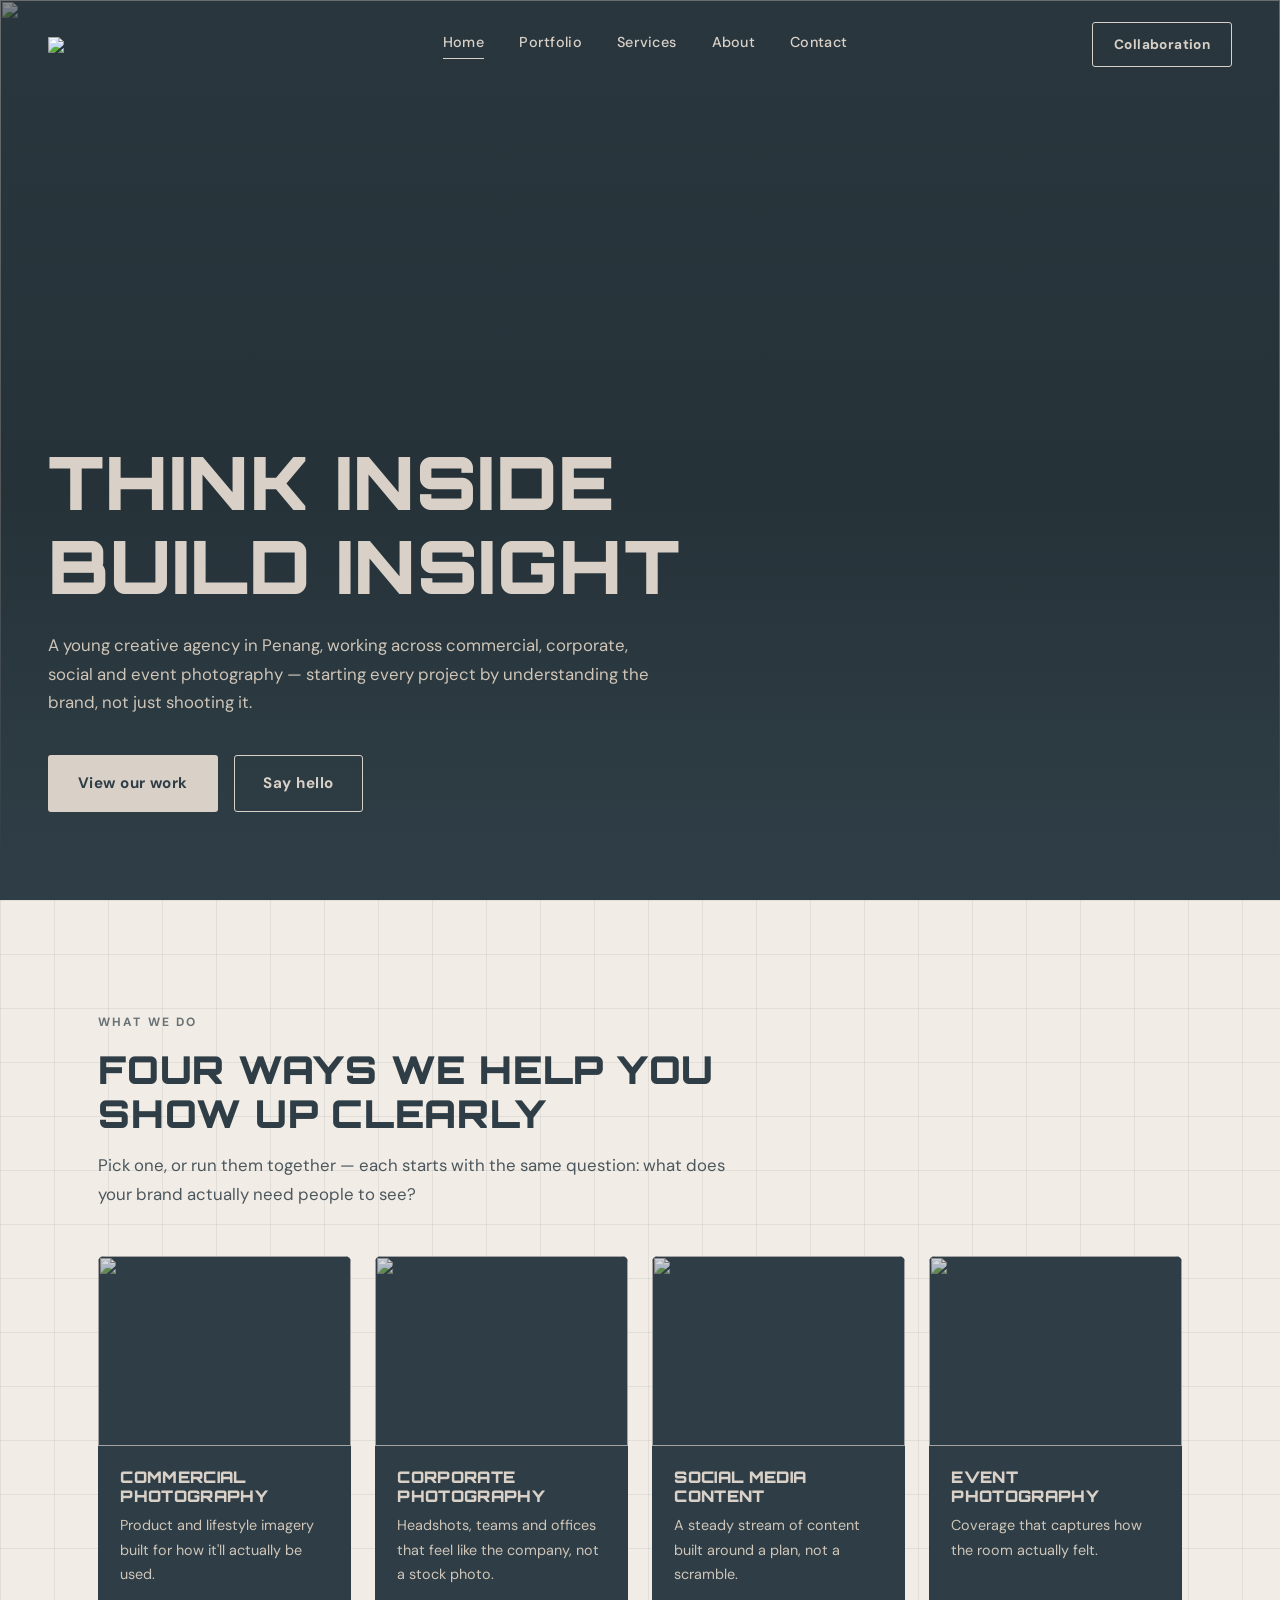
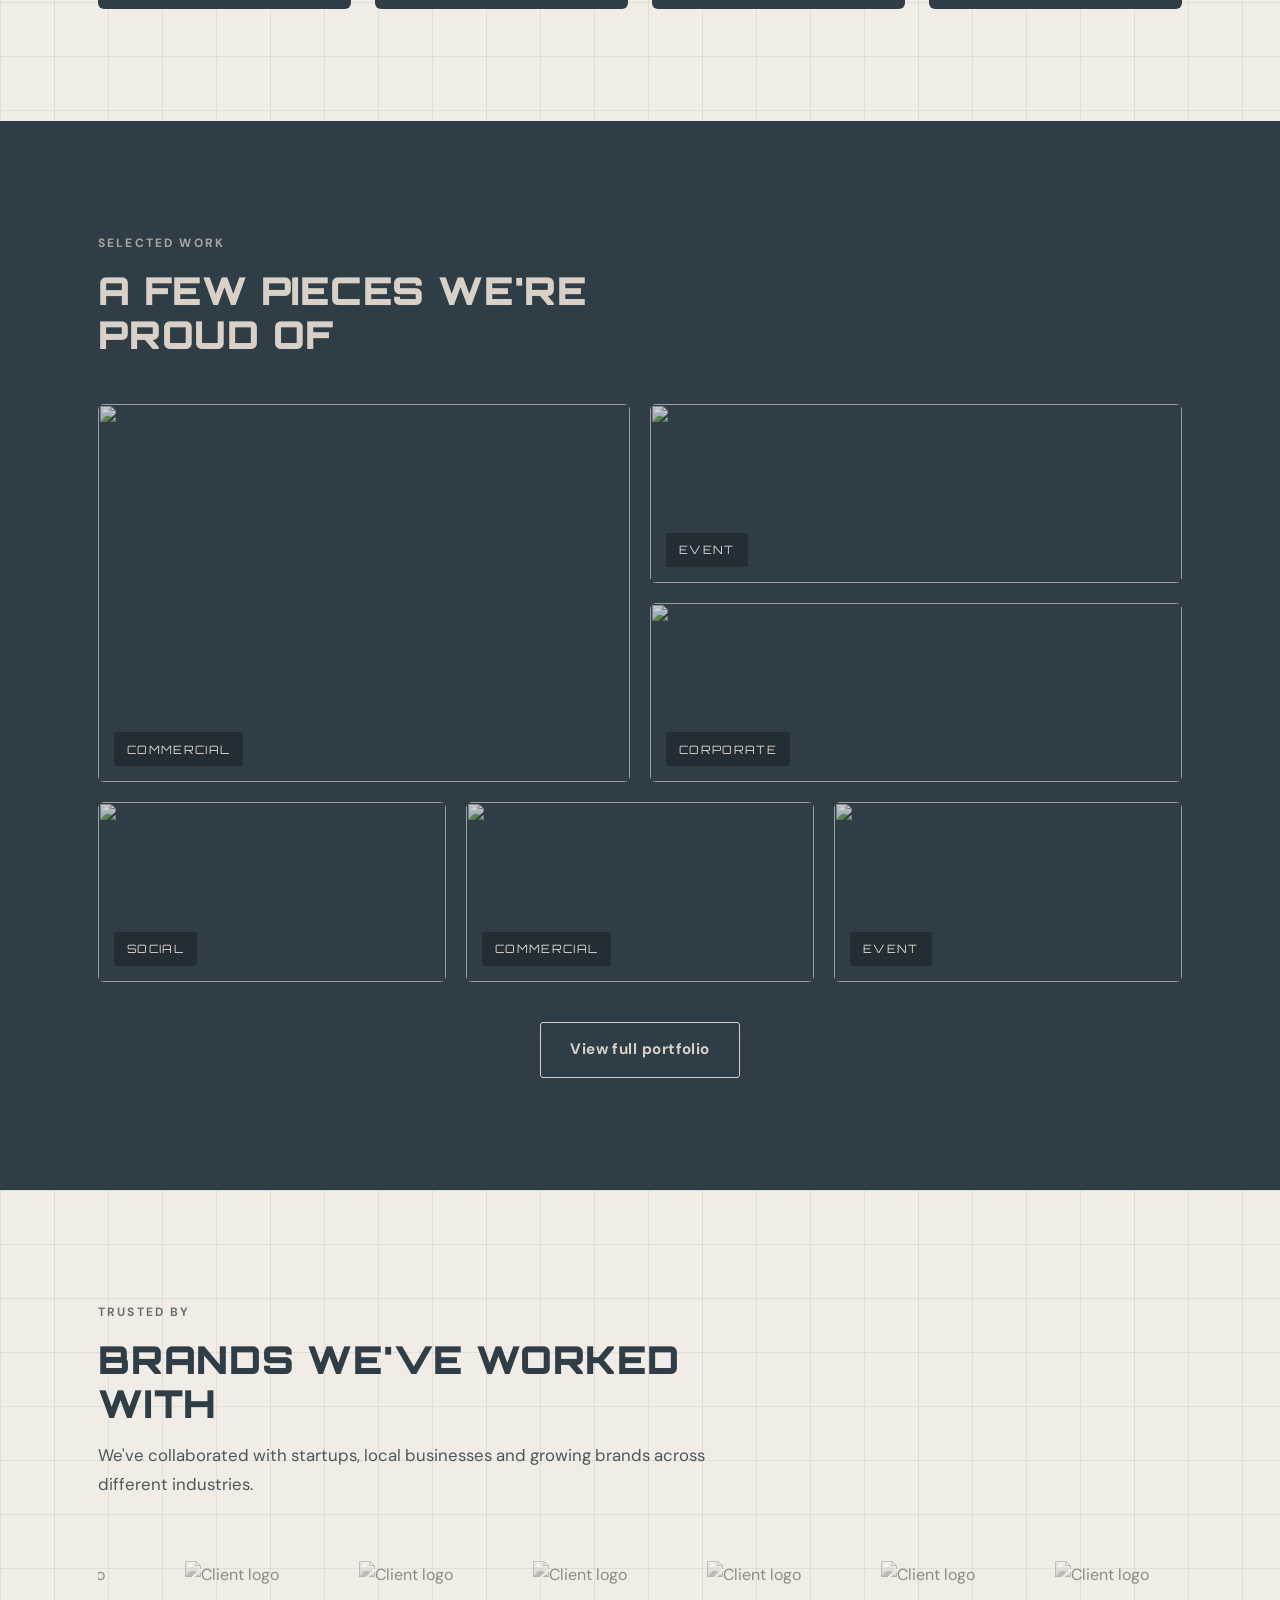
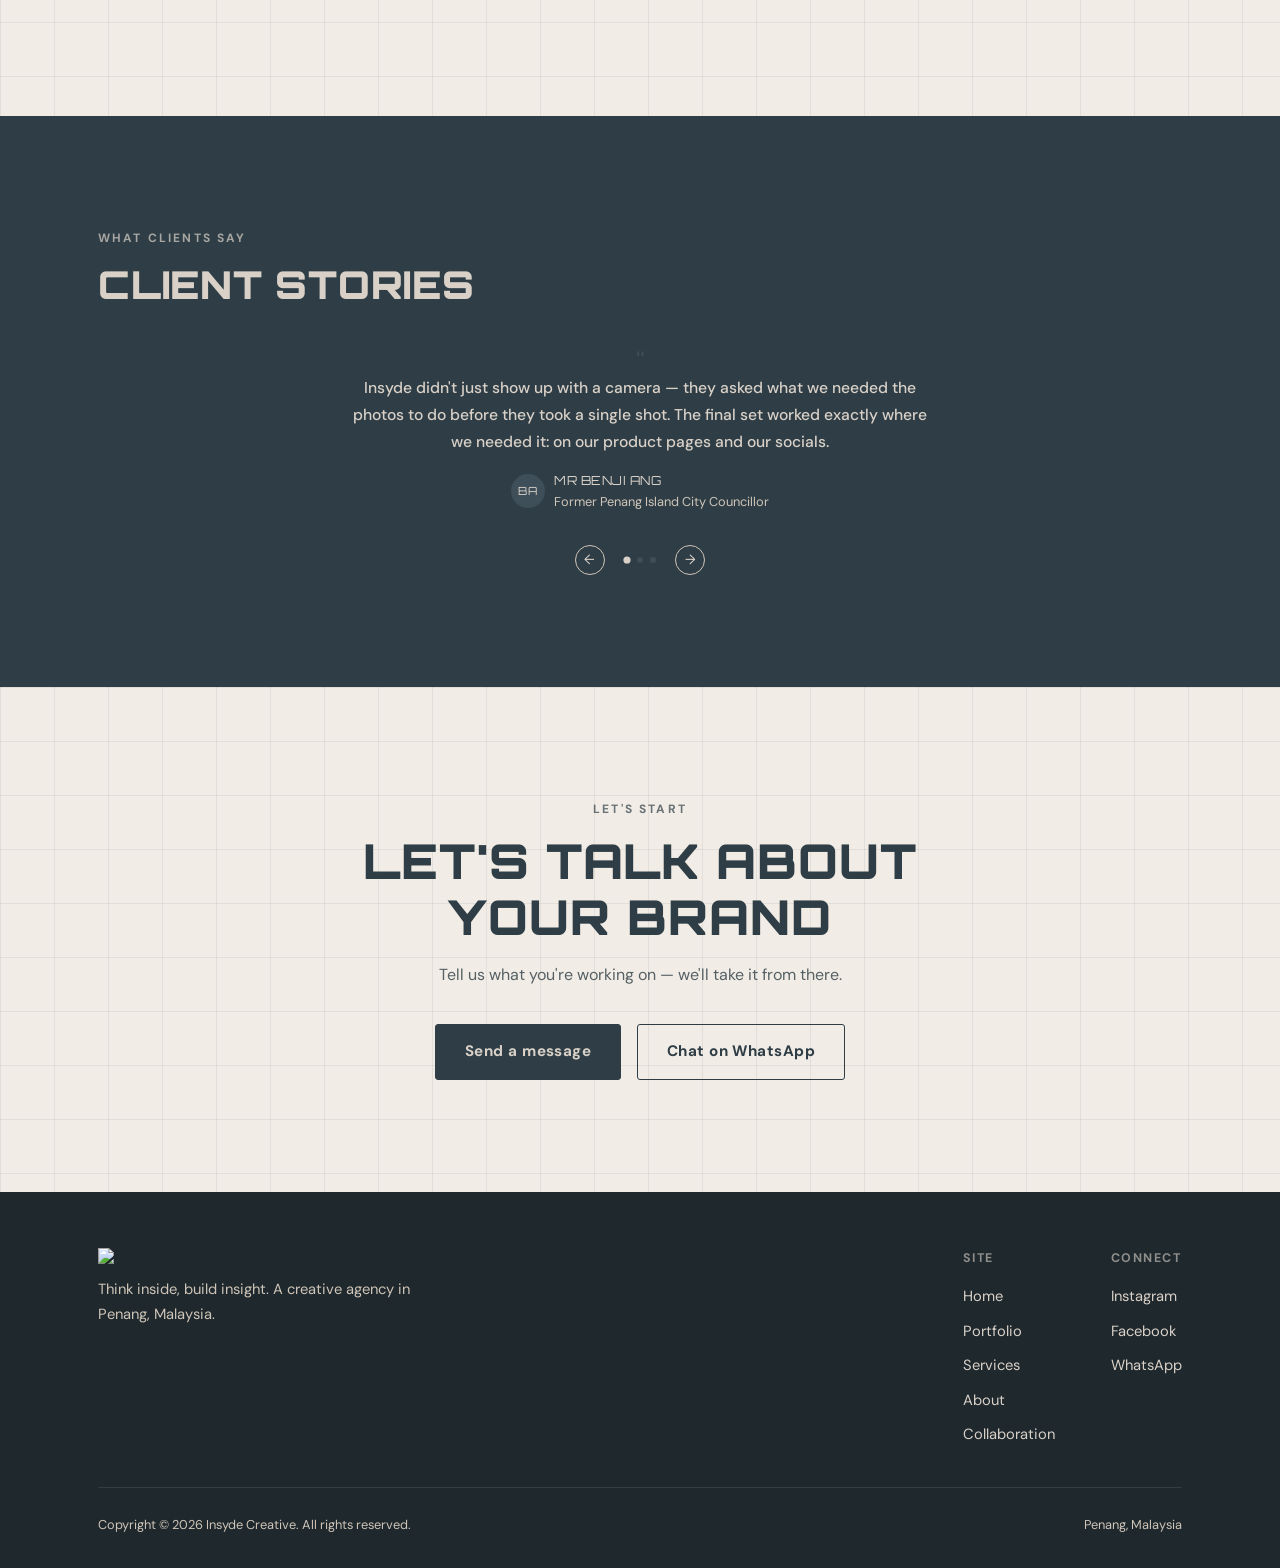
==== index.html @ b2744a85 "Update and rename Index.html to index.html" ====
<!DOCTYPE html>
<html lang="en">
<head>
<meta charset="UTF-8">
<meta name="viewport" content="width=device-width, initial-scale=1.0">
<title>Insyde Creative — Think inside, build insight.</title>
<link rel="icon" type="image/png" href="Img/Insyde Primary.png">
<link rel="preconnect" href="https://fonts.googleapis.com">
<link rel="preconnect" href="https://fonts.gstatic.com" crossorigin>
<link href="https://fonts.googleapis.com/css2?family=Orbitron:wght@700;900&family=DM+Sans:wght@400;500;700&display=swap" rel="stylesheet">
<link rel="stylesheet" href="Insyde Css.css">
</head>
<body class="page-home">

<nav class="nav" id="nav">
  <a href="index.html" class="nav__logo"><img src="Img/Insyde Logo.png"> </a>
  <div class="nav__links">
    <a href="index.html" class="is-current">Home</a>
    <a href="Insyde Portfolio.html">Portfolio</a>
    <a href="Insyde Service.html">Services</a>
    <a href="Insyde About.html">About</a>
    <a href="Insyde Contact.html">Contact</a>
  </div>
  <div class="nav__cta">
    <a href="Insyde Collaboration.html" class="btn btn--outline" style="padding:0.6rem 1.3rem; font-size:0.85rem;">Collaboration</a>
    <button class="nav__toggle" id="navToggle" aria-label="Toggle menu">
      <span></span><span></span><span></span>
    </button>
  </div>
</nav>

<div class="mobile-menu" id="mobileMenu">
  <a href="index.html">Home</a>
  <a href="Insyde Portfolio.html">Portfolio</a>
  <a href="Insyde Service.html">Services</a>
  <a href="Insyde About.html">About</a>
  <a href="Insyde Contact.html">Contact</a>
  <a href="Insyde Collaboration.html">Collaboration</a>
</div>

<!-- ============ HERO ============ -->
<header class="hero" id="home">
  <div class="hero__media">
    <img src="https://picsum.photos/seed/insyde-hero/1600/1000" alt="">
  </div>
  <div class="hero__wash"></div>
  <div class="hero__scanline"></div>
  <div class="hero__content">
    <h1 class="hero__tagline">Think inside<br>build insight</h1>
    <p class="hero__sub">A young creative agency in Penang, working across commercial, corporate, social and event photography — starting every project by understanding the brand, not just shooting it.</p>
    <div class="hero__actions">
      <a href="#portfolio" class="btn btn--solid">View our work</a>
      <a href="#contact" class="btn btn--outline">Say hello</a>
    </div>
  </div>
</header>

<!-- ============ SERVICES ============ -->
<section class="section section--light" id="services">
  <div class="grid-texture"></div>
  <div class="wrap">
    <div class="section-head reveal">
      <span class="eyebrow">What we do</span>
      <h2>Four ways we help you show up clearly</h2>
      <p>Pick one, or run them together — each starts with the same question: what does your brand actually need people to see?</p>
    </div>
    <div class="services">
      <div class="service-card reveal">
        <div class="service-card__img"><img src="https://picsum.photos/seed/insyde-commercial/500/375" alt=""></div>
        <div class="service-card__body">
          <h3>Commercial photography</h3>
          <p>Product and lifestyle imagery built for how it'll actually be used.</p>
        </div>
      </div>
      <div class="service-card reveal">
        <div class="service-card__img"><img src="https://picsum.photos/seed/insyde-corporate/500/375" alt=""></div>
        <div class="service-card__body">
          <h3>Corporate photography</h3>
          <p>Headshots, teams and offices that feel like the company, not a stock photo.</p>
        </div>
      </div>
      <div class="service-card reveal">
        <div class="service-card__img"><img src="https://picsum.photos/seed/insyde-social/500/375" alt=""></div>
        <div class="service-card__body">
          <h3>Social media content</h3>
          <p>A steady stream of content built around a plan, not a scramble.</p>
        </div>
      </div>
      <div class="service-card reveal">
        <div class="service-card__img"><img src="https://picsum.photos/seed/insyde-event/500/375" alt=""></div>
        <div class="service-card__body">
          <h3>Event photography</h3>
          <p>Coverage that captures how the room actually felt.</p>
        </div>
      </div>
    </div>
  </div>
</section>

<!-- ============ FEATURED WORK ============ -->
<section class="section" id="portfolio">
  <div class="grid-texture"></div>
  <div class="wrap">
    <div class="section-head reveal">
      <span class="eyebrow">Selected work</span>
      <h2>A few pieces we're proud of</h2>
    </div>
    <div class="featured">
      <div class="feat-item feat-1 reveal"><img src="https://picsum.photos/seed/insyde-feat1/900/900" alt=""><span>Commercial</span></div>
      <div class="feat-item feat-2 reveal"><img src="https://picsum.photos/seed/insyde-feat2/600/300" alt=""><span>Event</span></div>
      <div class="feat-item feat-3 reveal"><img src="https://picsum.photos/seed/insyde-feat3/600/300" alt=""><span>Corporate</span></div>
      <div class="feat-item feat-4 reveal"><img src="https://picsum.photos/seed/insyde-feat4/400/300" alt=""><span>Social</span></div>
      <div class="feat-item feat-5 reveal"><img src="https://picsum.photos/seed/insyde-feat5/400/300" alt=""><span>Commercial</span></div>
      <div class="feat-item feat-6 reveal"><img src="https://picsum.photos/seed/insyde-feat6/400/300" alt=""><span>Event</span></div>
    </div>
    <div class="featured-more reveal">
      <a href="#portfolio" class="btn btn--outline">View full portfolio</a>
    </div>
  </div>
</section>

<!-- ============ CLIENTS ============ -->

<section class="section section--light">

<div class="grid-texture"></div>

<div class="wrap">

<div class="section-head reveal">

<span class="eyebrow">
Trusted by
</span>

<h2>
Brands we've worked with
</h2>

<p>
We've collaborated with startups, local businesses and growing brands across different industries.
</p>

</div>

<div class="client-carousel" id="clientCarousel">
  <div class="client-track" id="clientTrack">
<img src="Img/Hertrade.png" alt="Client logo">
<img src="Img/Kopi Hutan.png" alt="Client logo">
<img src="Img/Sim Education.png" alt="Client logo">
<img src="Img/PDC.png" alt="Client logo">
<img src="Img/Dmonte.png" alt="Client logo">
<img src="Img/PYT.png" alt="Client logo">
<img src="Img/SBK logo.png" alt="Client logo">
<img src="Img/GBBM 50.png" alt="Client logo">
<img src="Img/Tanjung 40.png" alt="Client logo">
<img src="Img/Seraphine Botanicals.png" alt="Client logo">

<!-- duplicated set so the track loops seamlessly -->
<img src="Img/Hertrade.png" alt="Client logo" aria-hidden="true">
<img src="Img/Kopi Hutan.png" alt="Client logo" aria-hidden="true">
<img src="Img/Sim Education.png" alt="Client logo" aria-hidden="true">
<img src="Img/PDC.png" alt="Client logo" aria-hidden="true">
<img src="Img/Dmonte.png" alt="Client logo" aria-hidden="true">
<img src="Img/PYT.png" alt="Client logo" aria-hidden="true">
<img src="Img/SBK logo.png" alt="Client logo" aria-hidden="true">
<img src="Img/GBBM 50.png" alt="Client logo" aria-hidden="true">
<img src="Img/Tanjung 40.png" alt="Client logo" aria-hidden="true">
<img src="Img/Seraphine Botanicals.png" alt="Client logo" aria-hidden="true">
</div>
</div>

</div>

</section>

<!-- ============ TESTIMONIALS (empty state) ============ -->
<section class="section">
  <div class="grid-texture"></div>
  <div class="wrap">
    <div class="section-head reveal" style="margin-bottom:2.5rem;">
      <span class="eyebrow">What clients say</span>
      <h2>Client stories</h2>
    </div>
    <div class="testimonials reveal">
      <div class="testimonial-viewport">
        <div class="testimonial-track" id="testimonialTrack">

          <div class="testimonial-slide">
            <span class="quote-mark">“</span>
            <blockquote>Insyde didn't just show up with a camera — they asked what we needed the photos to do before they took a single shot. The final set worked exactly where we needed it: on our product pages and our socials.</blockquote>
            <div class="author">
              <div class="testimonial-avatar">BA</div>
              <div class="author__text">
                <div class="author__name">mr Benji Ang</div>
                <div class="author__role">Former Penang Island City Councillor</div>
              </div>
            </div>
          </div>

          <div class="testimonial-slide">
            <span class="quote-mark">“</span>
            <blockquote>Easy to brief, easy to work with, and the turnaround was faster than we expected. Our team headshots finally look like they belong to the same company.</blockquote>
            <div class="author">
              <div class="testimonial-avatar">TLH</div>
              <div class="author__text">
                <div class="author__name">YB Teh Lai Heng</div>
                <div class="author__role">Former POLSEC to Penang State CM & ADUN KOMTAR</div>
              </div>
            </div>
          </div>

          <div class="testimonial-slide">
            <span class="quote-mark">“</span>
            <blockquote>They covered our launch event and somehow caught the exact moments we'd have wanted to remember, without ever getting in the way of the room.</blockquote>
            <div class="author">
              <div class="testimonial-avatar">LHY</div>
              <div class="author__text">
                <div class="author__name">YB Lim Hui Ying</div>
                <div class="author__role">Deputy Minister of Finance & MP Tanjong</div>
              </div>
            </div>
          </div>

        </div>
      </div>
      <div class="testimonial-controls">
        <button class="testimonial-arrow" id="testimonialPrev" aria-label="Previous story">&#8592;</button>
        <div class="testimonial-dots" id="testimonialDots"></div>
        <button class="testimonial-arrow" id="testimonialNext" aria-label="Next story">&#8594;</button>
      </div>
    </div>
  </div>
</section>

<!-- ============ CTA ============ -->
<section class="section section--light cta-band" id="about">
  <div class="grid-texture"></div>
  <div class="wrap reveal">
    <span class="eyebrow">Let's start</span>
    <h2>Let's talk about your brand</h2>
    <p>Tell us what you're working on — we'll take it from there.</p>
    <div class="btn-row">
      <a href="#contact" class="btn btn--solid">Send a message</a>
      <a href="#" class="btn btn--outline">Chat on WhatsApp</a>
    </div>
  </div>
</section>

<!-- ============ FOOTER ============ -->
<footer class="footer" id="contact">
  <div class="wrap">
    <div class="footer__top">
      <div class="footer__brand">
        <a href="#" class="nav__logo"><img src="Img/Insyde Logo.png"> </a>
        <p>Think inside, build insight. A creative agency in Penang, Malaysia.</p>
      </div>
      <div class="footer__cols">
        <div class="footer__col">
          <h4>Site</h4>
          <ul>
            <li><a href="index.html">Home</a></li>
            <li><a href="Insyde Portfolio.html">Portfolio</a></li>
            <li><a href="Insyde Service.html">Services</a></li>
            <li><a href="Insyde About.html">About</a></li>
            <li><a href="Insyde Collaboration.html">Collaboration</a></li>
          </ul>
        </div>
        <div class="footer__col">
          <h4>Connect</h4>
          <ul>
            <li><a href="#">Instagram</a></li>
            <li><a href="#">Facebook</a></li>
            <li><a href="#">WhatsApp</a></li>
          </ul>
        </div>
      </div>
    </div>
    <div class="footer__bottom">
      <span>Copyright © 2026 Insyde Creative. All rights reserved.</span>
      <span>Penang, Malaysia</span>
    </div>
  </div>
</footer>

<script>
  // ==========================================
  // 1. 导航栏滚动变色 (Nav Background)
  // ==========================================
  const nav = document.getElementById('nav');
  window.addEventListener('scroll', () => {
    nav.classList.toggle('is-scrolled', window.scrollY > 40);
  });

  // ==========================================
  // 2. 手机端汉堡菜单 (Mobile Menu Toggle)
  // ==========================================
  const toggle = document.getElementById('navToggle');
  const menu = document.getElementById('mobileMenu');
  toggle.addEventListener('click', () => menu.classList.toggle('is-open'));
  menu.querySelectorAll('a').forEach(a => a.addEventListener('click', () => menu.classList.remove('is-open')));

  // ==========================================
  // 3. 客户好评轮播 (Testimonial Carousel)
  // ==========================================
  (function(){
    const track = document.getElementById('testimonialTrack');
    const dotsWrap = document.getElementById('testimonialDots');
    const prevBtn = document.getElementById('testimonialPrev');
    const nextBtn = document.getElementById('testimonialNext');
    if(!track) return;

    const slides = Array.from(track.children);
    let index = 0;
    let autoplayTimer;

    slides.forEach((_, i) => {
      const dot = document.createElement('button');
      dot.className = 'testimonial-dot' + (i === 0 ? ' is-active' : '');
      dot.setAttribute('aria-label', 'Go to story ' + (i + 1));
      dot.addEventListener('click', () => goTo(i));
      dotsWrap.appendChild(dot);
    });
    const dots = Array.from(dotsWrap.children);

    function goTo(i){
      index = (i + slides.length) % slides.length;
      track.style.transform = `translateX(-${index * 100}%)`;
      dots.forEach((d, di) => d.classList.toggle('is-active', di === index));
      resetAutoplay();
    }

    function startAutoplay(){
      autoplayTimer = setInterval(() => goTo(index + 1), 6000);
    }
    function resetAutoplay(){
      clearInterval(autoplayTimer);
      startAutoplay();
    }

    prevBtn.addEventListener('click', () => goTo(index - 1));
    nextBtn.addEventListener('click', () => goTo(index + 1));

    // 手机滑动好评
    let touchStartX = 0;
    track.addEventListener('touchstart', e => { touchStartX = e.touches[0].clientX; }, { passive:true });
    track.addEventListener('touchend', e => {
      const dx = e.changedTouches[0].clientX - touchStartX;
      if (Math.abs(dx) > 40) goTo(dx > 0 ? index - 1 : index + 1);
    }, { passive:true });

    startAutoplay();
  })();

  // ==========================================
  // 4. 客户 Logo 墙无限滚动与拖拽 (Client Carousel)
  // ==========================================
  (function(){
    const slider = document.getElementById('clientCarousel');
    const track = document.getElementById('clientTrack');
    if(!slider || !track) return;

    const items = track.innerHTML;
    track.innerHTML = items + items;

    let isDown = false;
    let startX;
    let currentX = 0;
    let animationId;

    function checkBoundary() {
      const halfWidth = track.scrollWidth / 2;
      if (currentX <= -halfWidth) {
        currentX += halfWidth;
        startX -= halfWidth;
      } else if (currentX > 0) {
        currentX -= halfWidth;
        startX += halfWidth; 
      }
    }

    function autoScroll() {
      if(!isDown) {
        currentX -= 1;
        checkBoundary();
        track.style.transform = `translateX(${currentX}px)`;
      }
      animationId = requestAnimationFrame(autoScroll);
    }

    setTimeout(() => {
      animationId = requestAnimationFrame(autoScroll);
    }, 100);

    // 电脑端鼠标
    slider.addEventListener('mousedown', (e) => {
      isDown = true;
      slider.style.cursor = 'grabbing';
      slider.classList.add('is-dragging'); 
      startX = e.pageX - currentX; 
    });

    slider.addEventListener('mouseleave', () => {
      isDown = false;
      slider.style.cursor = 'grab';
      slider.classList.remove('is-dragging'); 
    });

    slider.addEventListener('mouseup', () => {
      isDown = false;
      slider.style.cursor = 'grab';
      slider.classList.remove('is-dragging'); 
    });

    slider.addEventListener('mousemove', (e) => {
      if(!isDown) return;
      e.preventDefault();
      currentX = (e.pageX - startX) * 1.5; 
      checkBoundary(); 
      track.style.transform = `translateX(${currentX}px)`;
    });

    // 手机端触屏
    slider.addEventListener('touchstart', (e) => {
      isDown = true;
      slider.classList.add('is-dragging'); 
      startX = e.touches[0].pageX - currentX;
    }, { passive: true });

    slider.addEventListener('touchend', () => {
      isDown = false;
      slider.classList.remove('is-dragging'); 
    });

    slider.addEventListener('touchmove', (e) => {
      if(!isDown) return;
      e.preventDefault();
      const touchX = e.touches[0].pageX;
      currentX = (touchX - startX) * 1; 
      checkBoundary();
      track.style.transform = `translateX(${currentX}px)`;
    }, { passive: false }); 
  })();

  // ==========================================
  // 5. 元素滚动浮现动画 (Scroll Reveal)
  // ==========================================
  const revealEls = document.querySelectorAll('.reveal');
  const io = new IntersectionObserver((entries) => {
    entries.forEach(e => { if (e.isIntersecting) e.target.classList.add('in-view'); });
  }, { threshold: 0.15 });
  revealEls.forEach(el => io.observe(el));

</script>

</body>
</html>
---- Insyde Css.css ----
/* ==========================================================================
   1. DESIGN TOKENS & GLOBAL RESET (全局变量与基础设置)
   ========================================================================== */
:root{
  --primary:#2F3E46;
  --primary-deep:#1E282D;
  --primary-soft:#3E4F59;
  --secondary:#D9D1C8;
  --secondary-soft:#F1ECE5;
  --secondary-dim:#CFC5B8;
  --primary-dim: rgba(47,62,70,0.55);
  --grid-line: rgba(217,209,200,0.14);
  --grid-line-dark: rgba(47,62,70,0.16);
  --grid-line-light: rgba(47,62,70,0.08);
  --ff-display:'Orbitron', sans-serif;
  --ff-body:'DM Sans', sans-serif;
  --container: 1180px;
  --pad: clamp(1.25rem, 4vw, 3rem);
}

*{ box-sizing:border-box; margin:0; padding:0; }
html{ scroll-behavior:smooth; overflow-y: scroll;}
body{
  font-family: var(--ff-body);
  color: var(--secondary);
  background: var(--primary); /* 默认深色背景 */
  line-height:1.7;
  -webkit-font-smoothing:antialiased;
  overflow-x:hidden;
}
img{ display:block; max-width:100%; }
a{ color:inherit; text-decoration:none; }
ul{ list-style:none; }
button{ font-family:inherit; cursor:pointer; }

h1, h2, h3{
  font-family: var(--ff-display);
  font-weight:900;
  text-transform:uppercase;
  letter-spacing:0.02em;
  line-height:1.15;
}

/* ==========================================================================
   2. SHARED LAYOUT & UTILITIES (共用布局与工具类)
   ========================================================================== */
.wrap{
  max-width:var(--container); margin:0 auto; padding:0 var(--pad); position:relative; z-index:1;
}
.eyebrow{
  font-family: var(--ff-body); font-weight:700; font-size:0.75rem;
  letter-spacing:0.18em; text-transform:uppercase; opacity:0.7;
  display:block; margin-bottom:0.9rem;
}
.section{ padding: clamp(4rem,10vw,7rem) 0; position:relative; }
.section--light{ background:var(--secondary-soft); color:var(--primary); }
.section--deep{ background:var(--primary-deep); }

.grid-texture{
  position:absolute; inset:0; pointer-events:none; z-index:0;
  background-image:
    linear-gradient(var(--gline, var(--grid-line-dark)) 1px, transparent 1px),
    linear-gradient(90deg, var(--gline, var(--grid-line-dark)) 1px, transparent 1px);
  background-size: 6vmin 6vmin;
}
.section{ --gline: var(--grid-line-dark); }
.section--light{ --gline: rgba(47,62,70,0.08); }

/* Reveal on scroll */
.reveal{ opacity:0; transform:translateY(24px); transition:opacity .7s ease, transform .7s ease; }
.reveal.in-view{ opacity:1; transform:none; }
@media (prefers-reduced-motion: reduce){ .reveal{ opacity:1; transform:none; transition:none; } }

/* ==========================================================================
   3. SHARED COMPONENTS (共用组件: Button, Nav, Hero Base, Footer)
   ========================================================================== */
/* ---------- Buttons ---------- */
.btn{
  display:inline-flex; align-items:center; justify-content:center; gap:0.6rem;
  padding:0.9rem 1.8rem; font-weight:700; font-size:0.95rem;
  letter-spacing:0.03em; border-radius:3px; border:1px solid transparent;
  transition: transform .25s ease, background .25s ease, color .25s ease, border-color .25s ease;
}
.btn--solid{ background:var(--secondary); color:var(--primary); }
.btn--solid:hover{ background:#fff; transform:translateY(-2px); }
.btn--outline{ border-color:var(--secondary); color:var(--secondary); }
.btn--outline:hover{ background:var(--secondary); color:var(--primary); transform:translateY(-2px); }

/* Primary specific buttons (from Portfolio/Contact) */
.btn--primary{ background:var(--primary); color:var(--secondary); border:1px solid var(--primary); }
.btn--primary:hover{ background:var(--primary-deep); border-color:var(--primary-deep); transform:translateY(-2px); }
.btn--primary-outline{ border-color:var(--primary); color:var(--primary); }
.btn--primary-outline:hover{ background:var(--primary); color:var(--secondary); transform:translateY(-2px); }

/* Light Section Button Overrides */
.section--light .btn--outline{ border-color:var(--primary); color:var(--primary); }
.section--light .btn--outline:hover{ background:var(--primary); color:var(--secondary); }
.section--light .btn--solid{ background:var(--primary); color:var(--secondary); border:1px solid var(--primary); }
.section--light .btn--solid:hover{ background:var(--primary); color:var(--secondary); transform:translateY(-2px); }

/* ---------- Nav ---------- */
.nav{
  position:fixed; top:0; left:0; right:0; z-index:100; padding:1.4rem var(--pad);
  display:flex; align-items:center; justify-content:space-between;
  background:transparent; transition: background .3s ease, padding .3s ease, box-shadow .3s ease; color: var(--secondary);
}
.nav.is-scrolled{ background:rgba(30,40,45,0.92); backdrop-filter:blur(6px); padding:0.9rem var(--pad); box-shadow:0 1px 0 rgba(217,209,200,0.1); }
.nav__logo{ width: 150px; height: auto; display: flex;}
.nav__links{ display:flex; gap:2.2rem; font-size:0.9rem; font-weight:500; letter-spacing:0.02em; }
.nav__links a{ position:relative; padding-bottom:4px; }
.nav__links a::after{
  content:''; position:absolute; left:0; bottom:0; width:0; height:1px; background:var(--secondary);
  transition:width .25s ease;
}
.nav__links a:hover::after, .nav__links a.is-current::after{ width:100%; }
.nav__cta{ display:flex; align-items:center; gap:1.6rem; }
.nav__toggle{ display:none; flex-direction:column; gap:5px; background:none; border:0; padding:6px; }
.nav__toggle span{ width:22px; height:2px; background:var(--secondary); transition:transform .25s ease, opacity .25s ease; }

.mobile-menu{
  position:fixed; inset:0; background:var(--primary-deep); z-index:99;
  display:flex; flex-direction:column; align-items:center; justify-content:center; gap:2rem;
  transform:translateY(-100%); transition:transform .35s ease; font-family:var(--ff-display); font-size:1.4rem; color: var(--secondary);
}
.mobile-menu.is-open{ transform:translateY(0); }

/* ---------- Common Hero Base ---------- */
.hero{
  position:relative; height: 100vh; display:flex; align-items:flex-end; overflow:hidden;
}
/* 主页的 Hero 高度特殊处理，其他页面默认 100vh */
.hero__media{ position:absolute; inset:0; z-index:0; }
.hero__media img{ width:100%; height:100%; object-fit:cover; filter:grayscale(0.35) contrast(1.05) brightness(0.75); }
.hero__wash{
  position:absolute; inset:0; z-index:1;
  background: linear-gradient(180deg, rgba(30,40,45,0.35) 0%, rgba(30,40,45,0.55) 55%, var(--primary) 96%);
}
.hero__scanline{
  position:absolute; top:0; left:-30%; width:30%; height:100%; z-index:1;
  background:linear-gradient(90deg, transparent, rgba(217,209,200,0.10), transparent);
  animation: scan 5.5s ease-in-out infinite;
}
.hero__content{ position:relative; z-index:2; padding:0 var(--pad) clamp(3rem,8vw,5.5rem); width:100%; }
.hero__tagline{ font-size:clamp(2.3rem,6.2vw,4.6rem); max-width:18ch; animation:heroText 1.2s ease forwards; }
.page-home .hero__tagline { max-width:14ch; }
.hero__sub{ margin-top:1.4rem; max-width:52ch; font-size:1.05rem; color:var(--secondary-dim); opacity:0; animation:fadeUp .8s .4s forwards;}

/* Global Keyframes */
@keyframes scan{ 0%{ left:-30%; } 55%{ left:110%; } 100%{ left:110%; } }
@keyframes heroText{ 0%{ opacity:0; transform:translateY(50px); } 100%{ opacity:1; transform:none; } }
@keyframes fadeUp{ from{ opacity:0; transform:translateY(30px); } to{ opacity:1; transform:none; } }
@media (prefers-reduced-motion: reduce){ .hero__scanline{ animation:none; display:none; } }

/* ---------- Footer ---------- */
.footer{ background:var(--primary-deep); padding:3.5rem 0 2rem; color: var(--secondary); }
.footer__top{ display:flex; flex-wrap:wrap; gap:2.5rem; justify-content:space-between; padding-bottom:2.5rem; border-bottom:1px solid rgba(217,209,200,0.12); }
.footer__brand{ max-width:32ch; }
.footer__brand .nav__logo{ display:block; margin-bottom:0.8rem; }
.footer__brand p{ color:var(--secondary-dim); font-size:0.92rem; }
.footer__cols{ display:flex; gap:3.5rem; flex-wrap:wrap; }
.footer__col h4{ font-size:0.78rem; letter-spacing:0.12em; text-transform:uppercase; opacity:0.6; margin-bottom:0.9rem; }
.footer__col ul{ display:flex; flex-direction:column; gap:0.6rem; font-size:0.92rem; }
.footer__col a:hover{ color:#fff; }
.footer__bottom{ padding-top:1.6rem; display:flex; justify-content:space-between; flex-wrap:wrap; gap:0.8rem; font-size:0.8rem; color:var(--secondary-dim); }


/* ==========================================================================
   4. GLOBAL RESPONSIVE (全局响应式设置，适用于所有页面的导航和页脚)
   ========================================================================== */
@media (max-width:960px){
  /* Nav & Footer 响应式 */
  .nav__links{ display:none; }
  .nav__toggle{ display:flex; }
  .footer__top{ flex-direction:column; }
}

@media(max-width:600px){
  /* 手机端统一 Nav 缩小 */
  .nav__cta .btn{ display:none; }
  .nav__logo{ width:120px; }
  
  /* 手机端统一 Hero 缩小 */
  .hero { height:520px; }
  .hero__content{ padding-bottom:2.5rem; }
  .hero__tagline{ max-width:18ch; font-size:2rem; }
  .hero__sub{ font-size:0.9rem; max-width:35ch; }
  .hero__media img{ object-position:center; }
  
  /* 手机端 Footer 列 */
  .footer__cols{ flex-direction:column; gap:2rem; }
}


/* ==========================================================================
   5. PAGE SPECIFIC STYLES (各页面专属样式)
   ========================================================================== */

/* -----------------------------------
   [ PAGE: HOME ]
   ----------------------------------- */
.hero__actions{ margin-top:2.4rem; display:flex; gap:1rem; flex-wrap:wrap; opacity:0; animation:fadeUp .8s .7s forwards; }

.section-head{ max-width:60ch; margin-bottom:3rem; }
.section-head h2{ font-size:clamp(1.7rem,3.6vw,2.4rem); }
.section-head p{ margin-top:1rem; font-size:1.05rem; opacity:0.85; }

.services{ display:grid; grid-template-columns:repeat(4,1fr); gap:1.5rem; position:relative; z-index:1; }
.service-card{ background:var(--primary); color:var(--secondary); border-radius:6px; overflow:hidden; transition:transform .3s ease; }
.service-card:hover{ transform:translateY(-6px); }
.service-card__img{ aspect-ratio:4/3; overflow:hidden; }
.service-card__img img{ width:100%; height:100%; object-fit:cover; filter:grayscale(0.4) brightness(0.85); transition:filter .3s ease; }
.service-card:hover .service-card__img img{ filter:grayscale(0.1) brightness(0.95); }
.service-card__body{ padding:1.4rem; }
.service-card__body h3{ font-size:1rem; letter-spacing:0.02em; }
.service-card__body p{ margin-top:0.5rem; font-size:0.9rem; color:var(--secondary-dim); }

.featured{ display:grid; grid-template-columns:repeat(6,1fr); grid-auto-rows:14vw; gap:1.25rem; position:relative; z-index:1; }
.feat-item{ border-radius:6px; overflow:hidden; position:relative; }
.feat-item img{ width:100%; height:100%; object-fit:cover; filter:grayscale(0.3) brightness(0.82); transition:transform .5s ease, filter .5s ease; }
.feat-item:hover img{ transform:scale(1.05); filter:grayscale(0) brightness(0.95); }
.feat-item span{ position:absolute; left:1rem; bottom:1rem; font-family:var(--ff-display); font-size:0.72rem; letter-spacing:.12em; text-transform:uppercase; background:rgba(30,40,45,.75); padding:.45rem .8rem; border-radius:2px; }
.feat-1{ grid-column:span 3; grid-row:span 2; }
.feat-2, .feat-3{ grid-column:span 3; grid-row:span 1; }
.feat-4, .feat-5, .feat-6{ grid-column:span 2; grid-row:span 1; }
.featured-more{ margin-top:2.5rem; text-align:center; }

/* 终极版拖拽专用样式：抛弃滚动条，改为无尽画板 */
.client-carousel {
    position: relative;
    margin-top: 3rem;
    overflow: hidden; /* 👈 彻底隐藏滚动条，不让浏览器插手 */
    cursor: grab;
}

.client-carousel:active {
    cursor: grabbing;
}

/* 当我们在拖拽滑动时，暂时屏蔽 Logo 的放大变色特效和原生拖拽，保证极致顺滑 */
.client-carousel.is-dragging img {
    pointer-events: none !important;
}

.client-track {
    display: inline-flex;
    align-items: center;
    width: max-content; /* 👈 核心：让轨道可以无限变长 */
    gap: 5rem;
    padding-right: 5rem; /* 保证无缝连接时的间距完美 */
}

.client-track img {
    max-width: 200px;
    max-height: 100px;
    width: auto;
    opacity: 0.55;
    filter: grayscale(100%);
    transition: 0.3s;
    flex: 0 0 auto;
    margin: 15px 0;
}

.client-track img:hover {
    opacity: 1;
    filter: none;
    transform: scale(1.08);
}

.testimonials{ position:relative; z-index:1; max-width:640px; margin:0 auto; }
.testimonial-viewport{ overflow:hidden; }
.testimonial-track{ display:flex; transition: transform .5s cubic-bezier(.65,0,.35,1); }
.testimonial-slide{ flex:0 0 100%; padding:0 clamp(0.5rem,2vw,1.5rem); text-align:center; }
.testimonial-slide .quote-mark{ font-family:var(--ff-display); font-size:1.5rem; color:var(--primary-soft); line-height:1; display:block; margin-bottom:0.3rem; }
.testimonial-slide blockquote{ font-size:0.98rem; font-weight:500; color:var(--secondary); }
.testimonial-slide .author{ margin-top:0.9rem; display:flex; align-items:center; justify-content:center; gap:0.6rem; }
.testimonial-avatar{ width:34px; height:34px; border-radius:50%; flex:0 0 auto; background:var(--primary-soft); color:var(--secondary); display:flex; align-items:center; justify-content:center; font-family:var(--ff-display); font-size:0.7rem; letter-spacing:0.02em; }
.author__text{ text-align:left; }
.author__name{ font-family:var(--ff-display); font-size:0.78rem; letter-spacing:0.04em; text-transform:uppercase; }
.author__role{ font-size:0.8rem; color:var(--secondary-dim); }
.testimonial-controls{ display:flex; align-items:center; justify-content:center; gap:1.2rem; margin-top:2rem; }
.testimonial-arrow{ width:30px; height:30px; border-radius:50%; border:1px solid var(--secondary-dim); background:transparent; color:var(--secondary); display:flex; align-items:center; justify-content:center; font-size:0.85rem; transition: background .25s ease, color .25s ease, border-color .25s ease; }
.testimonial-arrow:hover{ background:var(--secondary); color:var(--primary); border-color:var(--secondary); }
.testimonial-dots{ display:flex; gap:0.45rem; }
.testimonial-dot{ width:6px; height:6px; border-radius:50%; border:0; padding:0; background:var(--primary-soft); transition: background .25s ease, transform .25s ease; }
.testimonial-dot.is-active{ background:var(--secondary); transform:scale(1.2); }

.cta-band{ text-align:center; position:relative; z-index:1; }
.cta-band h2{ font-size:clamp(1.9rem,4.4vw,3rem); max-width:16ch; margin:0 auto; }
.cta-band p{ margin-top:1.1rem; opacity:0.8; }
.cta-band .btn-row{ margin-top:2.2rem; display:flex; gap:1rem; justify-content:center; flex-wrap:wrap; }

/* Home Tablet & Mobile specifics */
@media(max-width:1024px){ .services{ grid-template-columns:repeat(2,1fr); } }
@media (max-width:920px){
  .featured{ grid-template-columns:repeat(2,1fr); grid-auto-rows:38vw; }
  .feat-1,.feat-2,.feat-3,.feat-4,.feat-5,.feat-6{ grid-column:span 1; grid-row:span 1; }
  .feat-1{ grid-column:span 2; grid-row:span 2; }
}
@media(max-width:900px){ .client-track{ gap:3rem; } .client-track img{ max-width:90px; } }
@media (prefers-reduced-motion: reduce){ .client-track{ animation:none; flex-wrap:wrap; justify-content:center; } }
@media(max-width:600px){
  .services{ grid-template-columns:1fr; }
  .featured{ grid-template-columns:1fr; grid-auto-rows:70vw; }
  .feat-1{ grid-column:span 1; }
  .client-track{ gap:2rem; }
  .client-track img{ max-width:70px; }
}


/* -----------------------------------
   [ PAGE: PORTFOLIO ]
   ----------------------------------- */
/* 
  注意：由于 Portfolio 的背景是浅色的，
  请在你的 Portfolio HTML 文件里的 <body> 标签加上 class="page-portfolio" 
  例如：<body class="page-portfolio"> 
*/
.page-portfolio { background: var(--secondary-soft); color: var(--primary); }
.page-portfolio .section-head h2{ color:var(--primary); }
.page-portfolio .section { --gline: rgba(47, 62, 70, 0.08);}
.page-portfolio .hero__content .eyebrow{ color:var(--secondary-dim); opacity:1; }
.page-portfolio .hero__tagline{ color:var(--secondary); }
.page-portfolio .nav .btn--outline{ border-color:var(--secondary); color:var(--secondary); }
.page-portfolio .nav .btn--outline:hover{ background:var(--secondary); color:var(--primary); }

.filter-tabs{ display:flex; flex-wrap:wrap; gap:0.7rem; margin-bottom:2.5rem; position:relative; z-index:1; }
.filter-tab{ background:transparent; border:1px solid rgba(47,62,70,0.2); color:var(--primary-dim); padding:0.55rem 1.2rem; border-radius:30px; font-size:0.85rem; font-weight:500; letter-spacing:0.02em; transition: background .25s ease, color .25s ease, border-color .25s ease; }
.filter-tab:hover{ border-color:var(--primary-soft); color:var(--primary); }
.filter-tab.is-active{ background:var(--primary); color:var(--secondary); border-color:var(--primary); }

.portfolio-grid{ display:grid; grid-template-columns:repeat(3,1fr); gap:2rem 1.75rem; position:relative; z-index:1; }
.portfolio-item{ display:block; }
.portfolio-item.is-hidden{ display:none; }
.portfolio-item__img{ position:relative; border-radius:6px; overflow:hidden; aspect-ratio:4/3; }
.portfolio-item__img img{ width:100%; height:100%; object-fit:cover; filter:grayscale(0.3) brightness(0.85); transition:transform .5s ease, filter .5s ease; }
.portfolio-item:hover .portfolio-item__img img{ transform:scale(1.05); filter:grayscale(0) brightness(0.97); }
.portfolio-item__cap{ margin-top:0.9rem; display:flex; align-items:baseline; justify-content:space-between; gap:0.75rem; }
.portfolio-item__cap h3{ font-size:0.95rem; letter-spacing:0.02em; color:var(--primary); }
.portfolio-more{ text-align:center; margin-top:3rem; position:relative; z-index:1; }
.portfolio-more.is-hidden{ display:none; }

.portfolio-item__play{ position:absolute; inset:0; z-index:2; display:flex; align-items:center; justify-content:center; background:rgba(30,40,45,0.15); opacity:0; transition:opacity .25s ease; }
.portfolio-item:hover .portfolio-item__play{ opacity:1; }
.portfolio-item__play span{ width:56px; height:56px; border-radius:50%; background:rgba(30,40,45,.8); color:var(--secondary); display:flex; align-items:center; justify-content:center; font-size:0.95rem; transform:scale(0.9); transition:transform .25s ease; }
.portfolio-item:hover .portfolio-item__play span{ transform:scale(1); }

.video-modal{ position:fixed; inset:0; z-index:300; background:rgba(20,26,29,0.94); display:flex; align-items:center; justify-content:center; padding: clamp(1.5rem,6vw,3rem); opacity:0; pointer-events:none; transition:opacity .3s ease; }
.video-modal.is-open{ opacity:1; pointer-events:auto; }
.video-modal__frame{ position:relative; width:100%; max-width:960px; aspect-ratio:16/9; background:#000; box-shadow:0 20px 60px rgba(0,0,0,0.5); }
.video-modal__frame iframe{ position:absolute; inset:0; width:100%; height:100%; border:0; }
.video-modal__close{ position:absolute; top:-2.8rem; right:0; background:none; border:0; color:var(--secondary); font-family:var(--ff-body); font-size:0.85rem; font-weight:600; letter-spacing:0.03em; display:flex; align-items:center; gap:0.4rem; opacity:0.85; }
.video-modal__close:hover{ opacity:1; }

@media (max-width:920px){ .portfolio-grid{ grid-template-columns:repeat(2,1fr); } }
@media (max-width:560px){ .portfolio-grid{ grid-template-columns:1fr; } }


/* -----------------------------------
   [ PAGE: SERVICE ]
   ----------------------------------- */
.service-detail{ display:grid; grid-template-columns:1fr 1fr; gap:clamp(2rem,5vw,4rem); align-items:center; position:relative; z-index:1; }
.service-detail__media{ border-radius:6px; overflow:hidden; aspect-ratio:4/3; }
.service-detail__media img{ width:100%; height:100%; object-fit:cover; filter:grayscale(0.35) brightness(0.88); transition:filter .3s ease, transform .4s ease; }
.service-detail:hover .service-detail__media img{ filter:grayscale(0.05) brightness(0.98); transform:scale(1.03); }
.service-detail__body p{ margin-top:1.1rem; font-size:1.02rem; opacity:0.9; }
.service-detail__list{ margin-top:1.4rem; display:flex; flex-direction:column; gap:0.6rem; }
.service-detail__list li{ font-size:0.92rem; opacity:0.85; padding-left:1.2rem; position:relative; }
.service-detail__list li::before{ content:''; position:absolute; left:0; top:0.55em; width:6px; height:6px; border-radius:50%; background:currentColor; opacity:0.6; }
.service-detail .btn{ margin-top:1.8rem; }
.service-detail--reverse .service-detail__media{ order:2; }
.service-detail--reverse .service-detail__body{ order:1; }

@media (max-width:920px){
  .service-detail{ grid-template-columns:1fr; }
  .service-detail__media{ order:1 !important; aspect-ratio:16/10; }
  .service-detail__body{ order:2 !important; }
}


/* -----------------------------------
   [ PAGE: ABOUT ]
   ----------------------------------- */
.story{ display:grid; grid-template-columns:1fr 1fr; gap:clamp(2rem,5vw,4rem); align-items:center; position:relative; z-index:1; }
.story__media{ border-radius:6px; overflow:hidden; aspect-ratio:4/5; }
.story__media img{ width:100%; height:100%; object-fit:cover; filter:grayscale(0.35) brightness(0.92); }
.story__body p{ margin-top:1.1rem; font-size:1.02rem; opacity:0.9; }
.story__body p:first-of-type{ margin-top:1.4rem; }
.story__stats{ display:grid; grid-template-columns:repeat(3,1fr); gap:1.5rem; margin-top:2.2rem; }
.story__stat b{ font-family:var(--ff-display); font-size:1.7rem; display:block; }
.story__stat span{ font-size:0.82rem; color:var(--secondary-dim); }
.section--light .story__stat span{ color:var(--primary-soft); }
.counter{ display:inline-block; min-width:50px; }

.mission-head{ max-width:64ch; }
.mission-head p{ margin-top:1.1rem; font-size:1.05rem; opacity:0.9; }
.values{ display:grid; grid-template-columns:repeat(3,1fr); gap:1.5rem; margin-top:2.8rem; position:relative; z-index:1; }
.value-card{ background: var(--secondary); color:var(--primary); border-radius:6px; padding:1.8rem 1.6rem; transition: transform .3s ease; }
.value-card:hover{ transform:translateY(-6px); }
.value-card__num{ font-family:var(--ff-display); font-size:0.8rem; color:var(--primary-soft); letter-spacing:0.08em; }
.value-card h3{ margin-top:0.8rem; font-size:1rem; letter-spacing:0.02em; }
.value-card p{ margin-top:0.7rem; font-size:0.9rem; color:var(--primary-soft); }

.wwd-list{ display:grid; grid-template-columns:repeat(5,1fr); gap:1.2rem; margin-top:2.5rem; position:relative; z-index:1; }
.wwd-item{ display:block; border:1px solid rgba(47,62,70,0.15); border-radius:6px; padding:1.4rem 1.2rem; transition: background .25s ease, border-color .25s ease, transform .25s ease; }
.wwd-item:hover{ background:var(--primary); border-color:var(--primary); transform:translateY(-4px); }
.wwd-item__num{ font-family:var(--ff-display); font-size:0.75rem; color:var(--primary-soft); }
.wwd-item:hover .wwd-item__num{ color:var(--secondary-dim); }
.wwd-item h3{ margin-top:0.7rem; font-size:0.88rem; letter-spacing:0.01em; color:var(--primary); }
.wwd-item:hover h3{ color:var(--secondary); }
.wwd-more{ margin-top:2.5rem; text-align:center; }

.team{ display:grid; grid-template-columns:repeat(3,1fr); gap:2rem; position:relative; z-index:1; }
.team-card{ text-align:left; }
.team-card__img{ border-radius:6px; overflow:hidden; aspect-ratio:4/5; }
.team-card__img img{ width:100%; height:100%; object-fit:cover; filter:grayscale(0.4) brightness(0.88); transition:filter .3s ease, transform .4s ease; }
.team-card:hover .team-card__img img{ filter:grayscale(0.05) brightness(0.98); transform:scale(1.04); }
.team-card__body{ margin-top:1.1rem; }
.team-card__body h3{ font-size:1.05rem; letter-spacing:0.02em; }
.team-card__body p{ margin-top:0.35rem; font-size:0.9rem; color:var(--secondary-dim); }

@media (max-width:920px){
  .story{ grid-template-columns:1fr; }
  .story__media{ aspect-ratio:16/10; }
  .values{ grid-template-columns:1fr; }
  .wwd-list{ grid-template-columns:repeat(2,1fr); }
  .team{ grid-template-columns:repeat(2,1fr); }
}
@media (max-width:560px){
  .story__stats{ grid-template-columns:repeat(3,1fr); gap:0.8rem; }
  .wwd-list{ grid-template-columns:1fr; }
  .team{ grid-template-columns:1fr; }
}


/* -----------------------------------
   [ PAGE: PROJECT]
   ----------------------------------- */
.page-project .hero__wash{ 
  /* Project 特有的渐变 */
  background: linear-gradient(180deg, transparent 0%, transparent 48%, rgba(30,40,45,0.55) 78%, var(--primary) 100%); 
}
.hero__facts{ margin-top:2rem; display:flex; flex-wrap:wrap; gap:2.2rem; opacity:0; animation:fadeUp .8s .6s forwards; }
.hero__fact span{ display:block; font-family:var(--ff-display); font-size:0.7rem; letter-spacing:0.1em; text-transform:uppercase; opacity:0.6; margin-bottom:0.3rem; font-weight:700; }
.hero__fact strong{ font-family:var(--ff-body); font-size:0.92rem; letter-spacing:0.01em; font-weight:400; text-transform:none; }

.gallery{ display:grid; grid-template-columns:repeat(6,1fr); grid-auto-rows:14vw; gap:1.25rem; position:relative; z-index:1; }
.gallery-item{ border-radius:6px; overflow:hidden; position:relative; }
.gallery-item span{ position:absolute; left:1rem; bottom:1rem; z-index:2; font-family:var(--ff-display); font-size:0.68rem; letter-spacing:.1em; text-transform:uppercase; background:rgba(30,40,45,.75); color:var(--secondary); padding:.4rem .75rem; border-radius:2px; }
.gallery-item img{ width:100%; height:100%; object-fit:cover; filter:grayscale(0.3) brightness(0.85); transition:transform .5s ease, filter .5s ease; }
.gallery-item:hover img{ transform:scale(1.05); filter:grayscale(0) brightness(0.97); }
.g-1{ grid-column:span 4; grid-row:span 2; }
.g-2, .g-3{ grid-column:span 2; grid-row:span 1; }
.g-4, .g-5{ grid-column:span 3; grid-row:span 1; }
.g-6{ grid-column:span 2; grid-row:span 2; }
.g-7{ grid-column:span 4; grid-row:span 2; }

@media (max-width:920px){
  .hero__facts{ gap:1.3rem 1.6rem; }
  .gallery{ grid-template-columns:repeat(2,1fr); grid-auto-rows:40vw; }
  .g-1,.g-2,.g-3,.g-4,.g-5,.g-6,.g-7{ grid-column:span 1; grid-row:span 1; }
  .g-1,.g-7{ grid-column:span 2; grid-row:span 2; }
}

/* ============================================================
   (shared across any project/case-study page using the gallery)
   ============================================================ */

.gallery-item{ cursor:zoom-in; }

.lightbox{
  position:fixed; inset:0; z-index:1000;
  background:rgba(30,40,45,0.96);
  display:flex; align-items:center; justify-content:center;
  opacity:0; pointer-events:none;
  transition:opacity .3s ease;
}
.lightbox.is-open{ opacity:1; pointer-events:auto; }

.lightbox__stage{
  position:relative; max-width:90vw; max-height:86vh;
}
.lightbox__stage img{
  max-width:90vw; max-height:86vh; width:auto; height:auto;
  display:block; border-radius:4px;
  box-shadow:0 20px 60px rgba(0,0,0,0.4);
}
.lightbox__caption{
  margin-top:0.9rem; text-align:center; font-size:0.85rem;
  letter-spacing:0.04em; text-transform:uppercase; color:var(--secondary-dim);
  font-family:var(--ff-display);
}

.lightbox__close{
  position:absolute; top:clamp(1rem,3vw,2rem); right:clamp(1rem,3vw,2rem);
  width:42px; height:42px; border-radius:50%; border:1px solid var(--secondary-dim);
  background:transparent; color:var(--secondary);
  display:flex; align-items:center; justify-content:center; font-size:1.1rem;
  transition:background .25s ease, color .25s ease;
}
.lightbox__close:hover{ background:var(--secondary); color:var(--primary); }

.lightbox__arrow{
  position:absolute; top:50%; transform:translateY(-50%);
  width:44px; height:44px; border-radius:50%; border:1px solid var(--secondary-dim);
  background:rgba(30,40,45,0.5); color:var(--secondary);
  display:flex; align-items:center; justify-content:center; font-size:1.1rem;
  transition:background .25s ease, color .25s ease;
}
.lightbox__arrow:hover{ background:var(--secondary); color:var(--primary); }
.lightbox__arrow--prev{ left:clamp(0.5rem,3vw,2rem); }
.lightbox__arrow--next{ right:clamp(0.5rem,3vw,2rem); }

@media (max-width:640px){
  .lightbox__arrow{ width:36px; height:36px; font-size:0.95rem; }
  .lightbox__close{ width:36px; height:36px; }
}

/* -----------------------------------
   [ PAGE: CONTACT ]
   ----------------------------------- */
.contact-hero{ position:relative; min-height:100vh; display:flex; overflow:hidden; height: 70vh;}
.contact-hero__map{ position:absolute; inset:0; z-index:0; }
.contact-hero__map iframe{ width:100%; height:100%; border:0; }
.contact-hero__map::after{ content:""; position:absolute; inset:0; background: linear-gradient( rgba(30,40,45,0.45), rgba(30,40,45,0.35) ); pointer-events:none; }
.contact-hero__fade{ position:absolute; left:0; right:0; bottom:0; height:22%; z-index:1; pointer-events:none; background:linear-gradient(180deg, transparent, var(--primary) 92%); }
.contact-hero__card{ position:absolute; z-index:2; left:var(--pad); bottom:var(--pad); max-width:420px; background:rgba(30,40,45,0.82); backdrop-filter:blur(10px); padding:clamp(1.5rem,3vw,2.2rem); border-radius:8px; }
.contact-hero__card h1{ font-size:clamp(1.6rem,3.4vw,2.4rem); max-width:14ch; }
.contact-hero__card p{ margin-top:0.9rem; font-size:0.98rem; color:var(--secondary-dim); max-width:38ch; }
.contact-hero__actions{ margin-top:1.6rem; display:flex; gap:1rem; flex-wrap:wrap; align-items:center; }
.maps-link{ font-size:0.85rem; text-decoration:underline; opacity:0.8; }
.maps-link:hover{ opacity:1; }

.contact-body{ position:relative; overflow:hidden; background:var(--secondary-soft); color:var(--primary); display:grid; grid-template-columns:.85fr 1.15fr; gap:3rem; padding:clamp(3rem,6vw,5rem) var(--pad); --grid-color:rgba(47,62,70,0.08); }
.contact-body > *:not(.grid-texture){ position:relative; z-index:1; }
.info-card h2{ font-size:clamp(1.4rem,2.6vw,1.8rem); color:var(--primary); }
.info-card > p{ margin-top:0.8rem; opacity:0.8; max-width:40ch; color:var(--primary); }
.info-block{ margin-top:1.8rem; }
.info-block h3{ font-size:0.78rem; letter-spacing:0.12em; text-transform:uppercase; opacity:0.6; margin-bottom:0.4rem; color:var(--primary); }
.info-block p, .info-block a{ font-size:1.02rem; color:var(--primary); }
.info-block a:not(.btn):hover{ color:var(--primary-deep); text-decoration:underline; }

.contact-form-side h2{ font-size:clamp(1.4rem,2.6vw,1.8rem); }
.contact-form-side > p{ margin-top:0.8rem; opacity:0.8; max-width:48ch; }

form{ margin-top:2.3rem; display:flex; flex-direction:column; gap:1.4rem; }
.field{ display:flex; flex-direction:column; gap:0.5rem; }
.field label{ font-size:0.78rem; font-weight:700; letter-spacing:0.06em; text-transform:uppercase; opacity:0.7; }
.field input, .field select, .field textarea{ font-family:var(--ff-body); font-size:0.98rem; padding:0.85rem 1rem; border:1px solid rgba(47,62,70,0.25); border-radius:3px; background:#fff; color:var(--primary); }
.field input:focus, .field select:focus, .field textarea:focus{ outline:2px solid var(--primary); outline-offset:1px; }
.field-row{ display:grid; grid-template-columns:1fr 1fr; gap:1.4rem; }
textarea{ resize:vertical; min-height:110px; }

.form-submit{ margin-top:0.6rem; display:flex; align-items:center; gap:1rem; flex-wrap:wrap; }
.form-note{ font-size:0.82rem; opacity:0.65; }

@media (max-width:960px){
  .contact-body{ grid-template-columns:1fr; }
  .field-row{ grid-template-columns:1fr; }
}

.contact-body {
    --gline: rgba(47, 62, 70, 0.08) !important;
}

@media (max-width: 600px) {
    .contact-hero {
        height: 520px ;
        min-height: auto ; 
    }
}

/* 专门控制手机端：将地图和文字卡片完美上下分离 */
@media (max-width: 600px) {
    .contact-hero {
        height: auto !important;         /* 解除高度限制，让它自由伸展 */
        min-height: auto !important; 
        flex-direction: column;          /* 改为上下垂直排列 */
    }
    
    .contact-hero__map {
        position: relative !important;   /* 取消浮动 */
        height: 380px !important;        /* 专门给地图分配 380px 的高度 */
        width: 100%;
    }
    
    .contact-hero__card {
        position: relative !important;   /* 取消悬浮遮挡 */
        left: 0 !important;
        bottom: 0 !important;
        width: 100%;
        max-width: 100%;                 /* 宽度填满手机屏幕 */
        border-radius: 0 !important;     /* 去掉圆角，贴合边缘 */
        background: var(--primary-deep) !important; /* 使用深色背景 */
    }
    
    .contact-hero__fade {
        display: none !important;        /* 隐藏地图底部的多余渐变阴影 */
    }
}

/* -----------------------------------
   [ PAGE: COLLABORATION ]
   ----------------------------------- */
/* 
  注意：请在 Collaboration HTML 的 <body> 标签加上 class="page-collaboration"
  例如：<body class="page-collaboration">
*/
.page-collaboration .hero__tagline{ max-width:17ch; }
.page-collaboration .hero__tagline em{ font-style:normal; color:var(--secondary-dim); }

/* Marquee ticker bar along the bottom of the hero */
.hero__marquee{
  position:absolute; left:0; right:0; bottom:0; z-index:1;
  white-space:nowrap; overflow:hidden;
  -webkit-mask-image:linear-gradient(90deg, transparent 0, #000 6%, #000 94%, transparent 100%);
  mask-image:linear-gradient(90deg, transparent 0, #000 6%, #000 94%, transparent 100%);
  padding-bottom: clamp(1.2rem,3vw,2rem);
}
.hero__marquee span{
  display:inline-block;
  font-family:var(--ff-display); font-weight:900; text-transform:uppercase;
  font-size:clamp(2.4rem,9vw,6rem); letter-spacing:0.01em;
  color:transparent; -webkit-text-stroke:1px rgba(217,209,200,0.22);
  animation: marquee 22s linear infinite;
}
@keyframes marquee{ 0%{ transform:translateX(0); } 100%{ transform:translateX(-50%); } }
@media (prefers-reduced-motion: reduce){ .hero__marquee span{ animation:none; } }

/* Three partner-type cards ("Brands", "Agencies", "Fellow creators") */
.collab-grid{
  display:grid; grid-template-columns:repeat(3,1fr); gap:1.5px;
  background:rgba(47,62,70,0.14); border:1px solid rgba(47,62,70,0.14);
  position:relative; z-index:1;
}
.collab-card{
  background:var(--primary); color:var(--secondary); padding:2.4rem 2rem;
  display:flex; flex-direction:column; gap:1rem;
  transition: background .3s ease;
}
.collab-card:hover{ background:var(--primary-deep); }
.collab-card__num{ font-family:var(--ff-display); font-size:0.78rem; letter-spacing:0.1em; color:var(--secondary-dim); opacity:0.6; }
.collab-card h3{ font-size:1.15rem; color:var(--secondary); }
.collab-card p{ font-size:0.95rem; color:var(--secondary-dim); }

/* "How it works" numbered step rows */
.how-list{ position:relative; z-index:1; }
.how-row{
  display:grid; grid-template-columns: 5rem 1fr; gap:1.5rem;
  padding:2rem 0; border-bottom:1px solid rgba(217,209,200,0.14);
  align-items:baseline;
}
.how-row:first-child{ border-top:1px solid rgba(217,209,200,0.14); }
.how-row__num{ font-family:var(--ff-display); font-size:1rem; color:var(--secondary-dim); opacity:0.7; }
.how-row h3{ font-size:1.15rem; margin-bottom:0.5rem; }
.how-row p{ color:var(--secondary-dim); font-size:0.98rem; max-width:56ch; }

/* Extra line under the CTA button (email + location) — extends your existing .cta-band */
.cta-band .contact-line{
  margin-top:2.4rem; display:flex; gap:2rem; justify-content:center; flex-wrap:wrap;
  font-size:0.95rem; color:var(--primary-soft);
}
.cta-band .contact-line a:hover{ color:var(--primary); }

@media (max-width:920px){
  .collab-grid{ grid-template-columns:1fr; }
  .how-row{ grid-template-columns:3rem 1fr; }
}

/* -----------------------------------
   [ PAGE: SERVICES — photo-led layout ]
   ----------------------------------- */

/* Split intro used per service: text on one side, full-height photo on the other */
.service-split{
  display:grid; grid-template-columns: 1fr 1.3fr; min-height:88vh;
}
.service-split--reverse{ grid-template-columns: 1.3fr 1fr; }
.service-split--reverse .service-split__body{ order:2; }
.service-split--reverse .service-split__media{ order:1; }
.service-split__body{
  display:flex; flex-direction:column; justify-content:center;
  padding: clamp(2.5rem,5vw,4rem) var(--pad);
}
.service-split__body .eyebrow{ opacity:0.55; }
.service-split__body h2{ font-size:clamp(1.8rem,3.6vw,3rem); max-width:12ch; }
.service-split__body p{ margin-top:1.2rem; max-width:42ch; opacity:0.85; font-size:1rem; }
.service-split__media{ position:relative; overflow:hidden; min-height:40vh; }
.service-split__media img{ width:100%; height:100%; object-fit:cover; display:block; }
.service-split__media span{
  position:absolute; left:1.8rem; bottom:1.8rem; z-index:1;
  font-family:var(--ff-display); font-weight:900; text-transform:uppercase;
  font-size:clamp(1.3rem,2.4vw,2rem); color:#fff; letter-spacing:0.01em;
}
.service-split__media::after{
  content:''; position:absolute; inset:0;
  background:linear-gradient(180deg, transparent 55%, rgba(20,26,29,0.65) 100%);
}

@media (max-width:920px){
  .service-split, .service-split--reverse{ grid-template-columns:1fr; min-height:auto; }
  .service-split__body{ order:2; }
  .service-split__media{ order:1; min-height:55vh; }
}

/* Full-bleed row of sub-category photo tiles, sits right under each service-split block */
.category-strip{ display:flex; width:100%; min-height:60vh; }
.category-tile{ position:relative; flex:1; overflow:hidden; }
.category-tile img{
  width:100%; height:100%; object-fit:cover; display:block;
  filter:grayscale(0.15) brightness(0.8); transition:filter .35s ease, transform .5s ease;
}
.category-tile:hover img{ filter:grayscale(0) brightness(0.92); transform:scale(1.03); }
.category-tile::after{
  content:''; position:absolute; inset:0;
  background:linear-gradient(180deg, transparent 45%, rgba(20,26,29,0.7) 100%);
}
.category-tile span{
  position:absolute; left:1.5rem; bottom:1.5rem; right:1.5rem; z-index:1;
  font-family:var(--ff-display); font-weight:900; text-transform:uppercase;
  font-size:clamp(0.85rem,1.3vw,1.1rem); color:#fff; letter-spacing:0.02em; line-height:1.3;
}

@media (max-width:920px){
  .category-strip{ flex-direction:column; min-height:auto; }
  .category-tile{ min-height:42vh; }
}

/* Icon-based 4-step process with arrows between steps (shown once, shared) */
.process-steps{
  display:grid;
  grid-template-columns: 1fr auto 1fr auto 1fr auto 1fr;
  align-items:start; gap:0 0.5rem;
}
.process-step{ text-align:center; padding:0 0.8rem; }
.process-step__icon{ width:52px; height:52px; margin:0 auto 1.3rem; color:var(--primary); }
.process-step h3{ font-size:1rem; letter-spacing:0.06em; }
.process-step p{ margin-top:0.9rem; font-size:0.92rem; line-height:1.65; opacity:0.75; }
.process-arrow{ display:flex; align-items:flex-start; justify-content:center; padding-top:1.1rem; font-size:1.3rem; opacity:0.35; }

@media (max-width:920px){
  .process-steps{ grid-template-columns:1fr; gap:2.5rem 0; }
  .process-arrow{ display:none; }
}
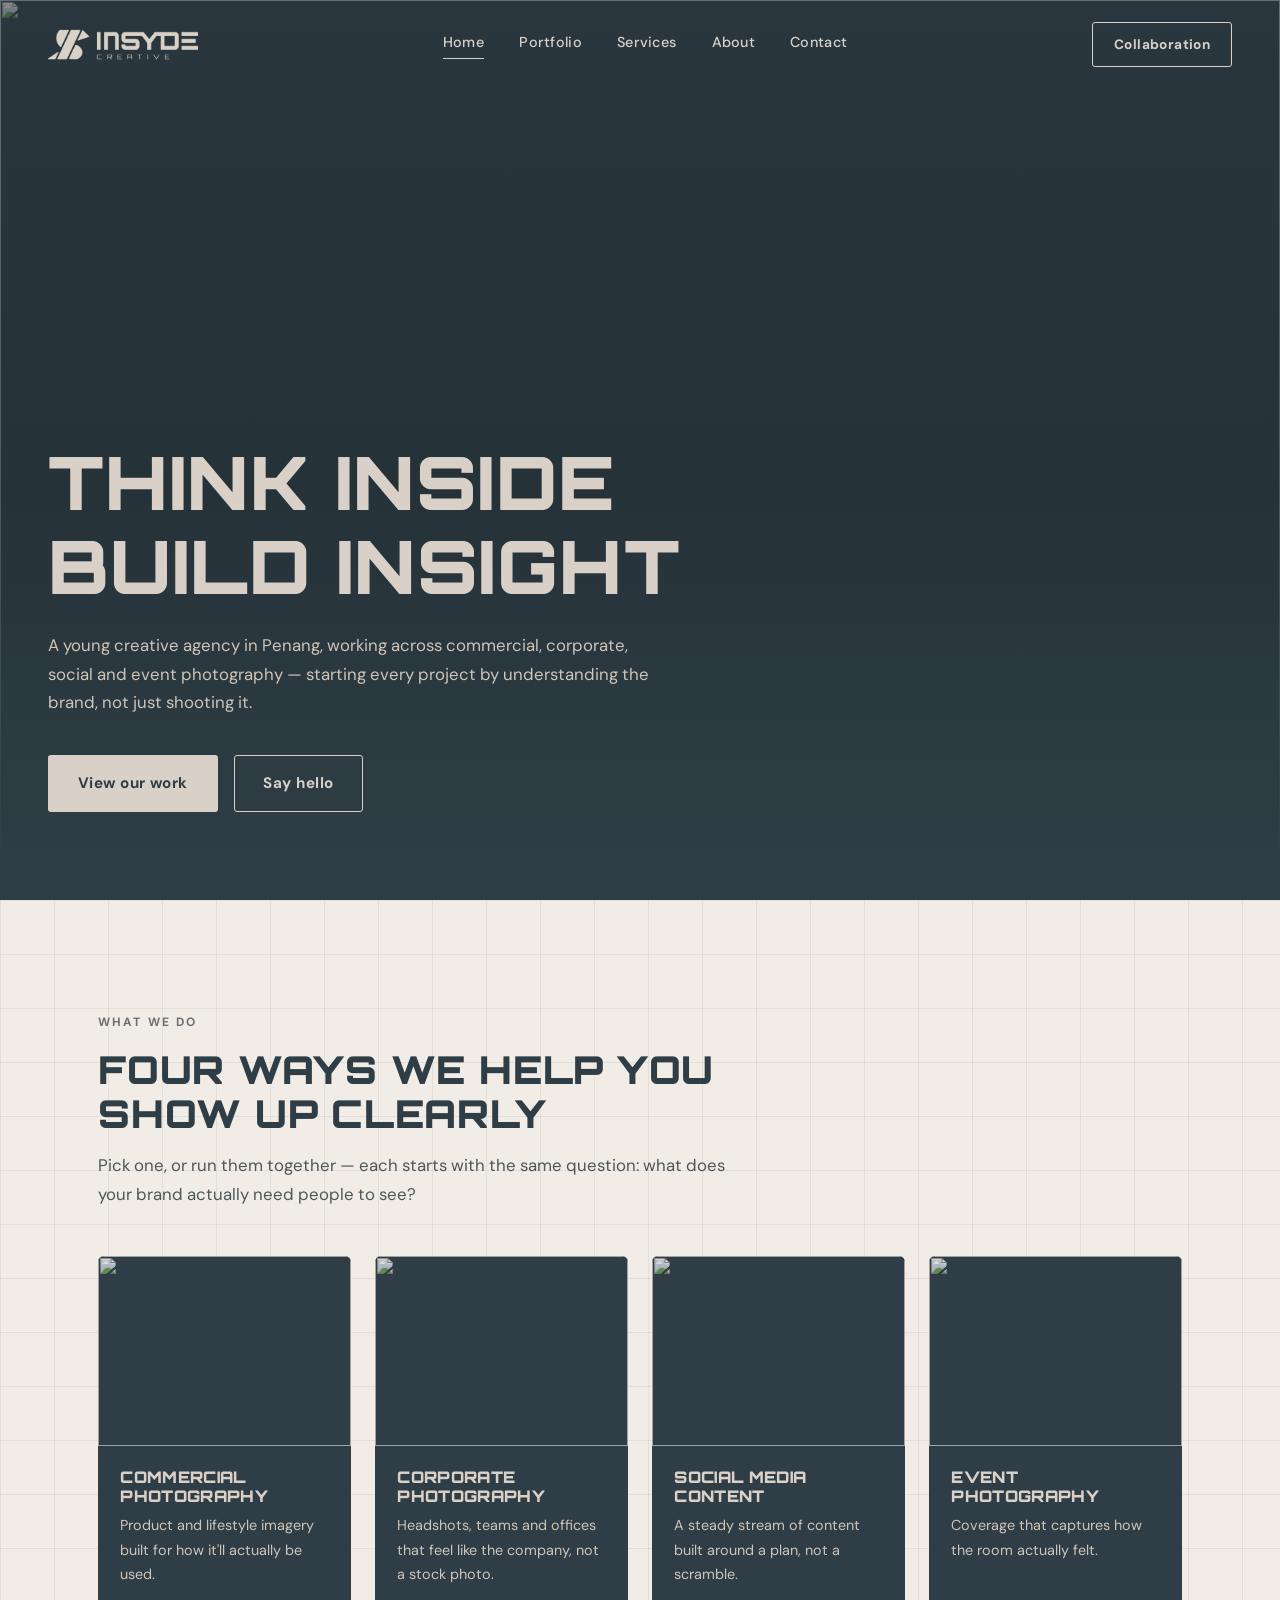
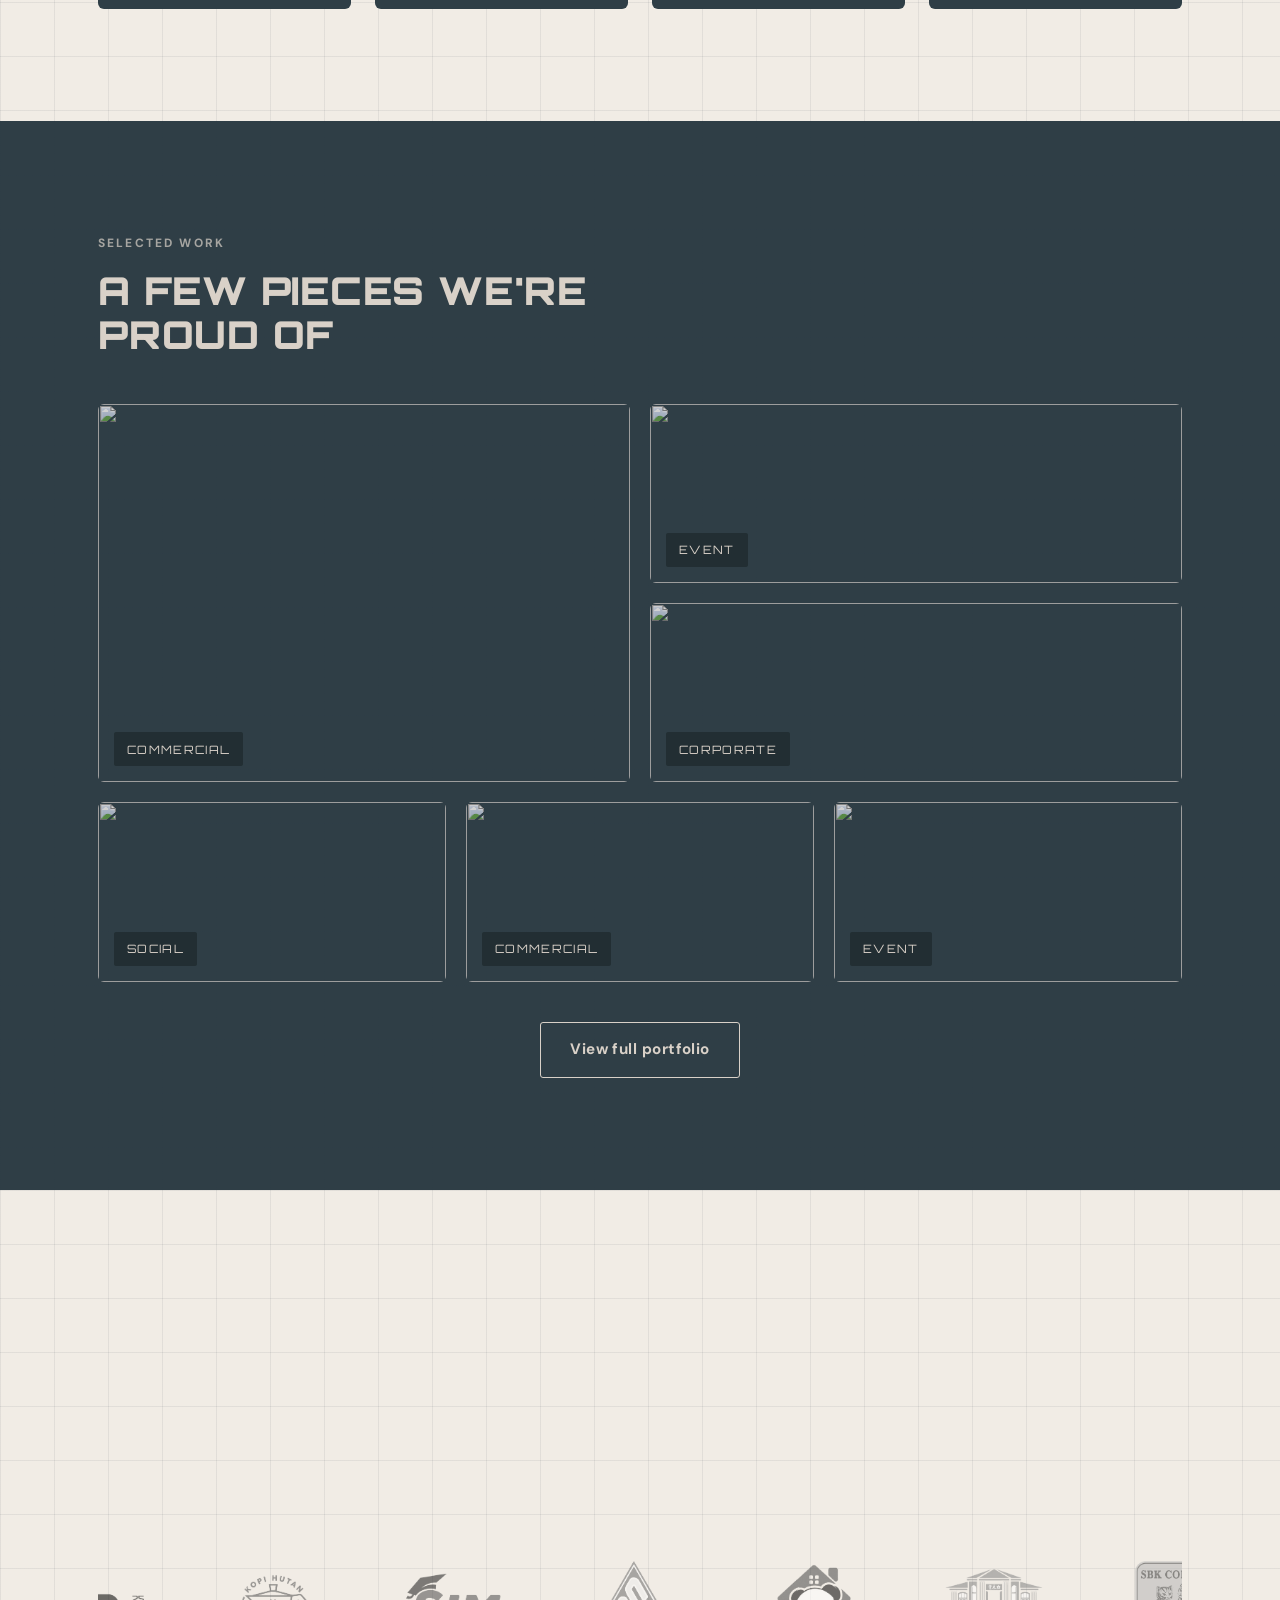
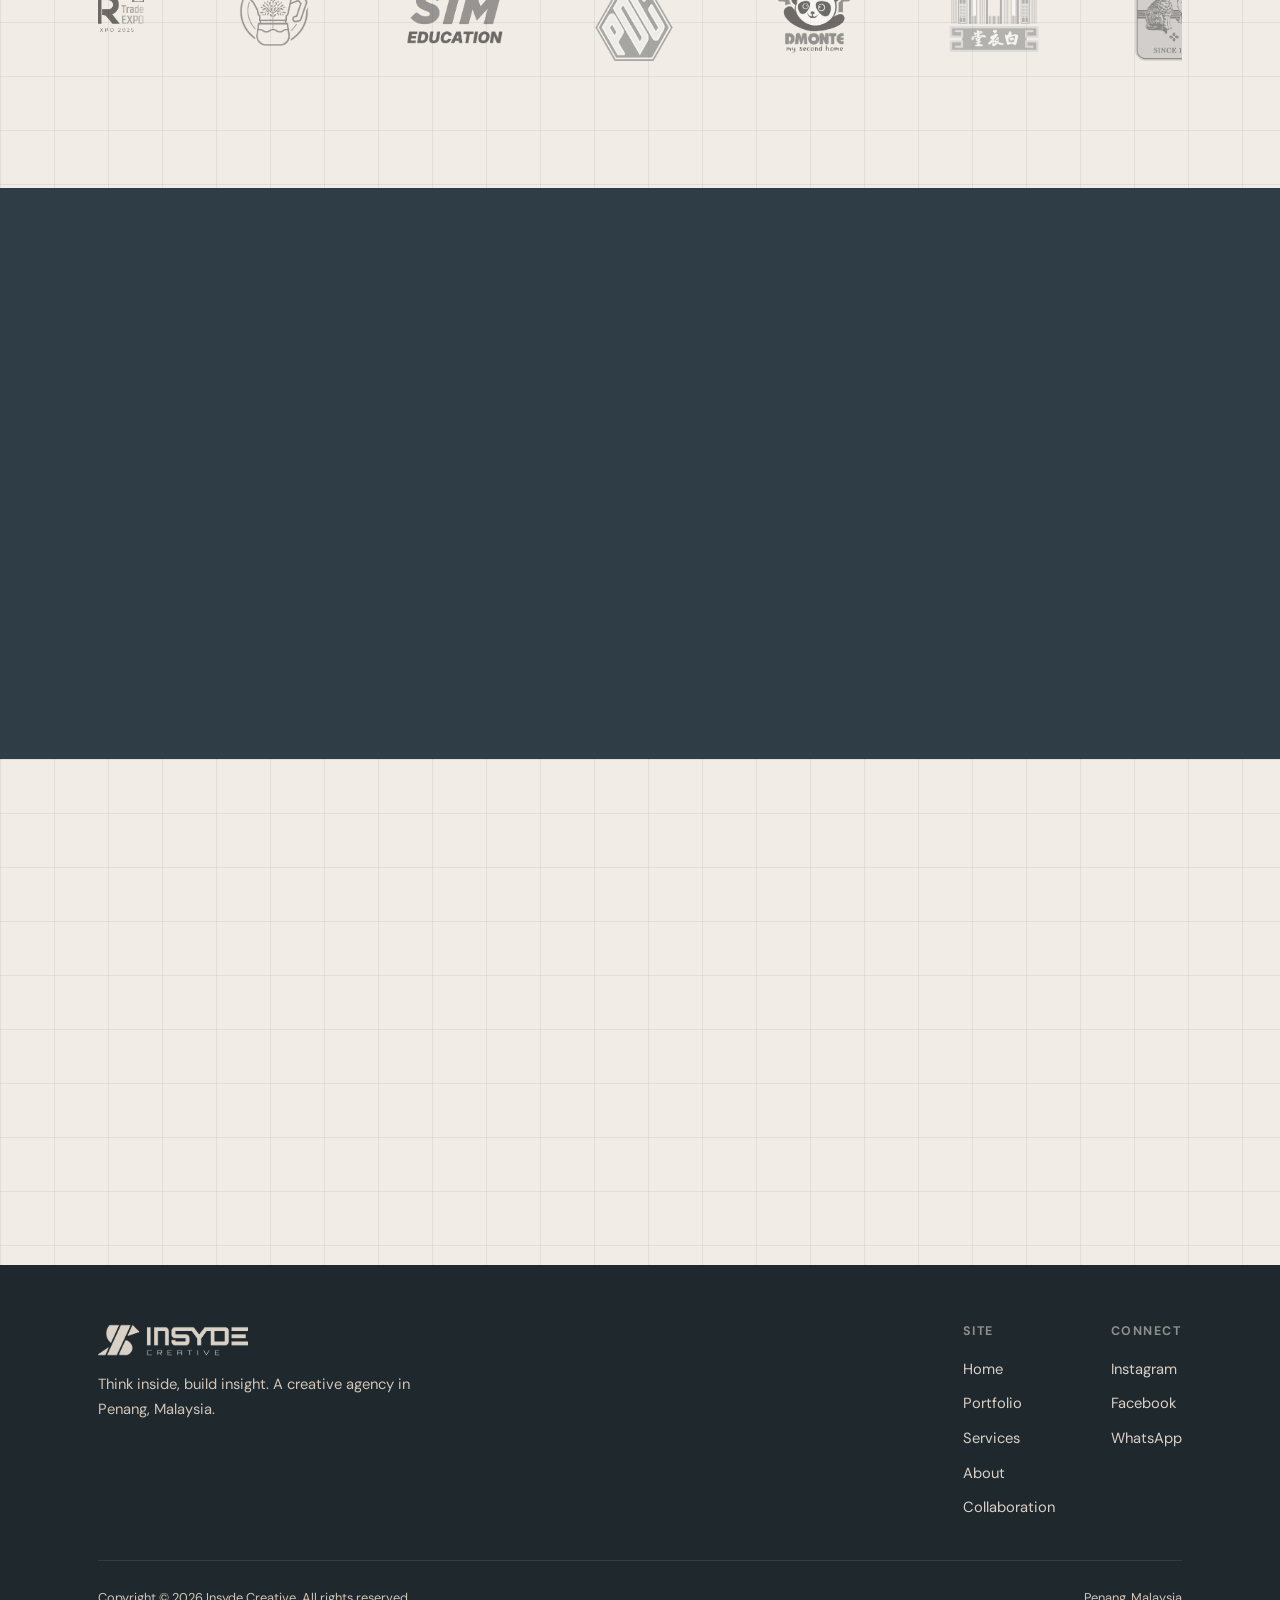
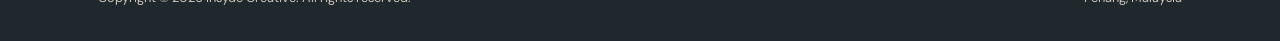
==== commit f824c9a5: "Update index.html" ====
--- a/index.html
+++ b/index.html
@@ -151,7 +151,7 @@
 <img src="Img/PDC.png" alt="Client logo">
 <img src="Img/Dmonte.png" alt="Client logo">
 <img src="Img/PYT.png" alt="Client logo">
-<img src="Img/SBK logo.png" alt="Client logo">
+<img src="Img/SBK Logo.png" alt="Client logo">
 <img src="Img/GBBM 50.png" alt="Client logo">
 <img src="Img/Tanjung 40.png" alt="Client logo">
 <img src="Img/Seraphine Botanicals.png" alt="Client logo">
@@ -163,7 +163,7 @@
 <img src="Img/PDC.png" alt="Client logo" aria-hidden="true">
 <img src="Img/Dmonte.png" alt="Client logo" aria-hidden="true">
 <img src="Img/PYT.png" alt="Client logo" aria-hidden="true">
-<img src="Img/SBK logo.png" alt="Client logo" aria-hidden="true">
+<img src="Img/SBK Logo.png" alt="Client logo" aria-hidden="true">
 <img src="Img/GBBM 50.png" alt="Client logo" aria-hidden="true">
 <img src="Img/Tanjung 40.png" alt="Client logo" aria-hidden="true">
 <img src="Img/Seraphine Botanicals.png" alt="Client logo" aria-hidden="true">
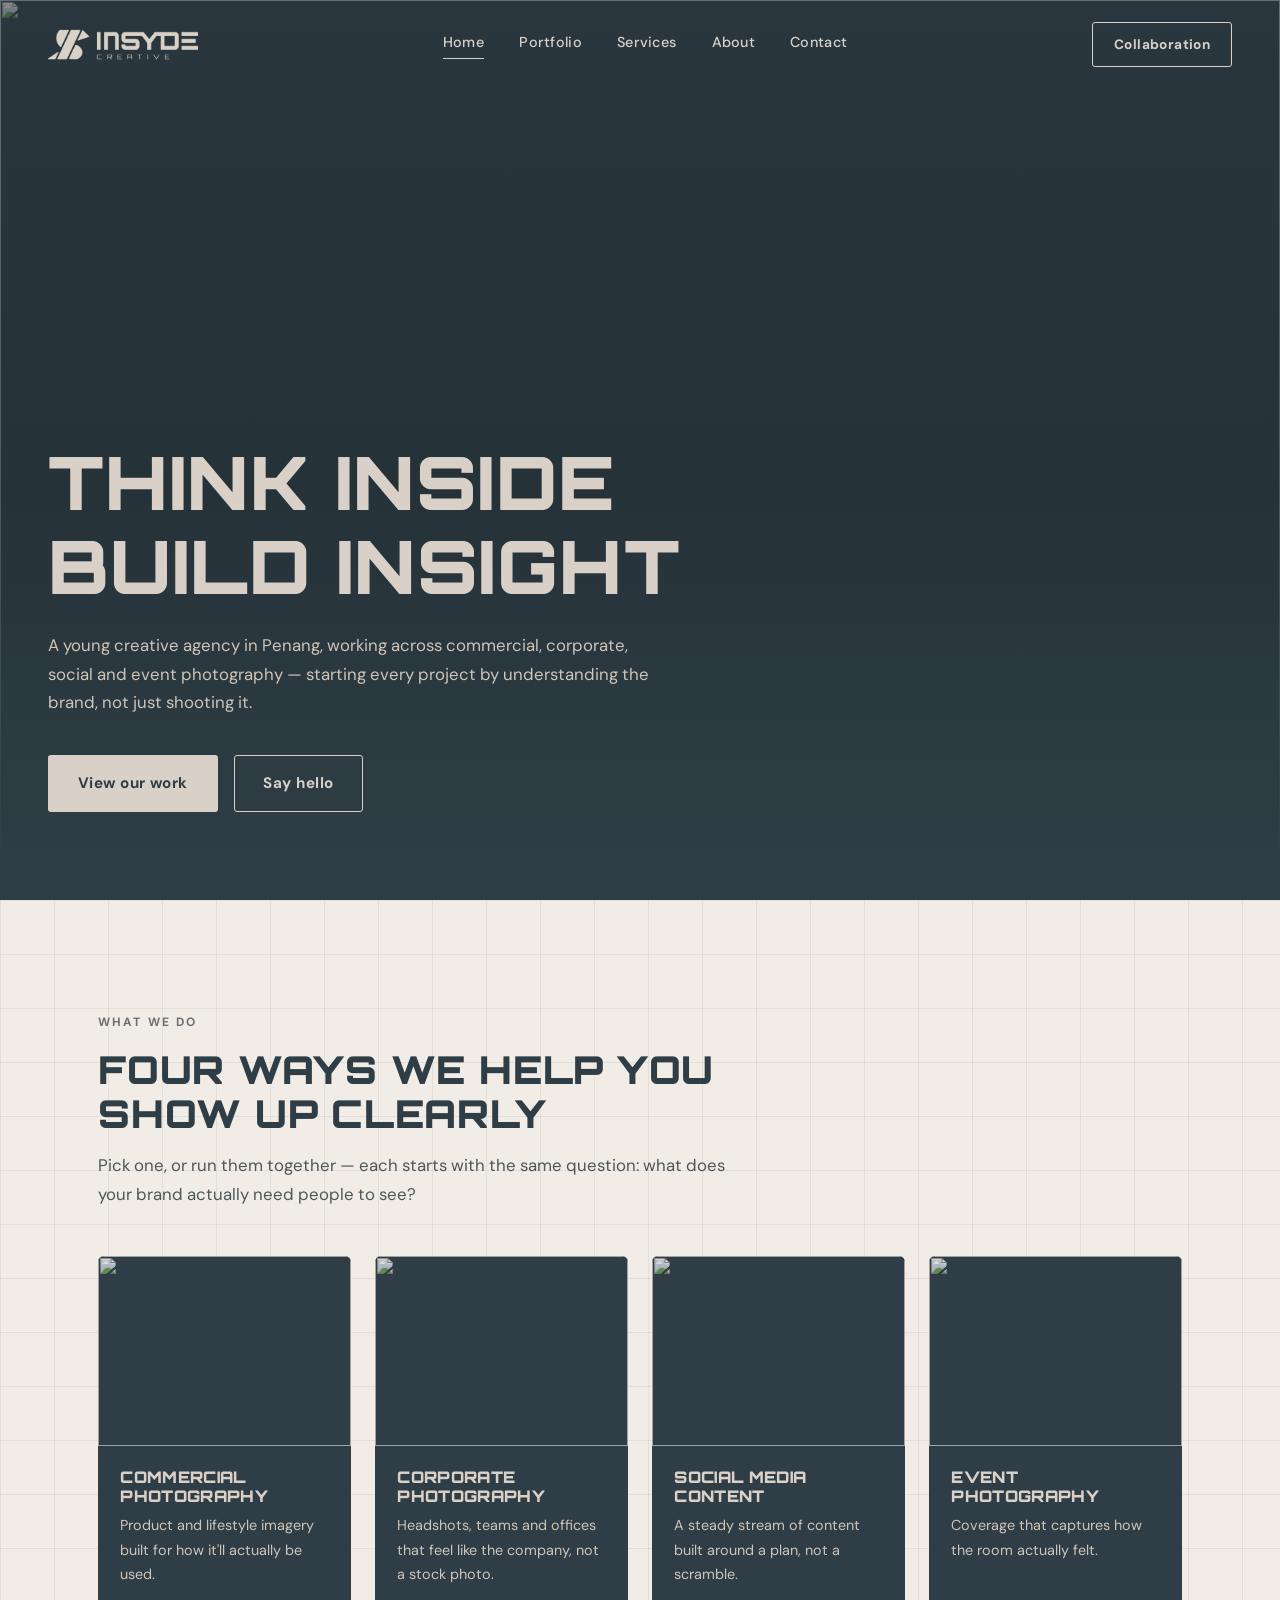
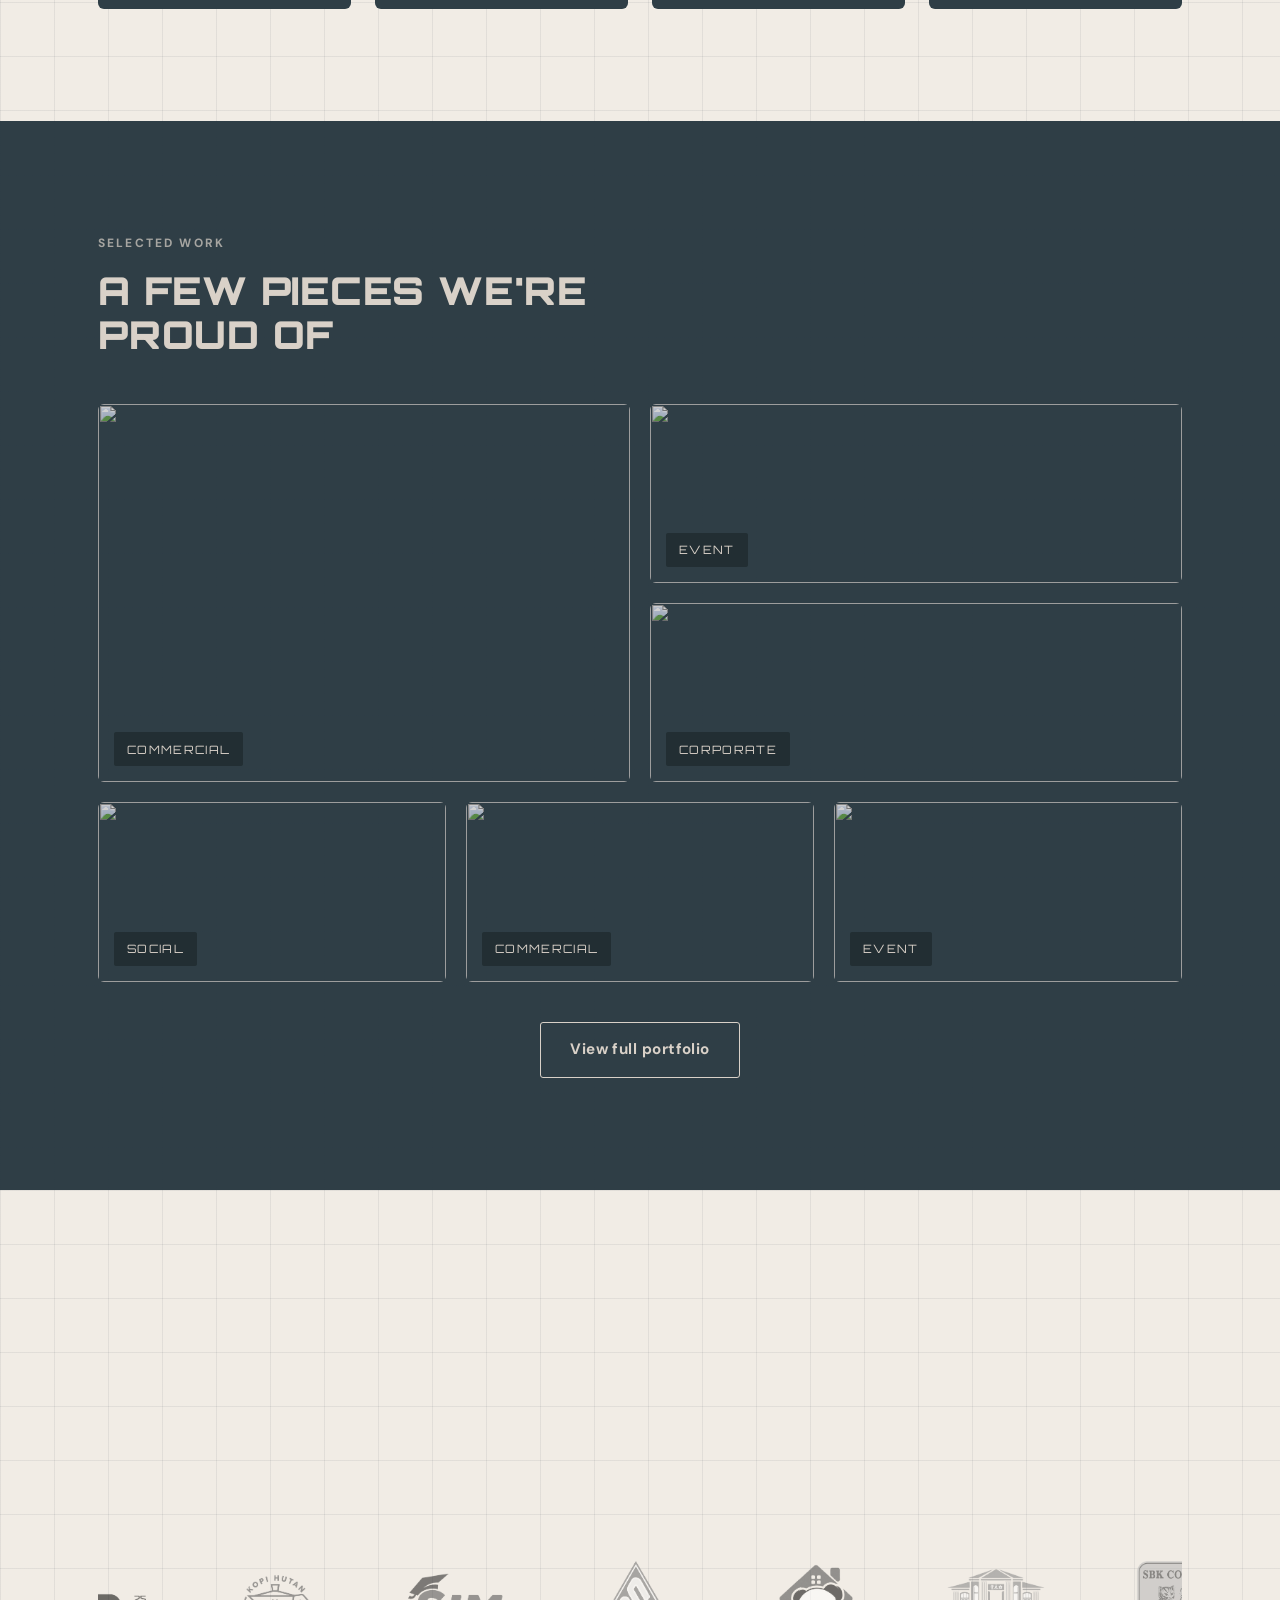
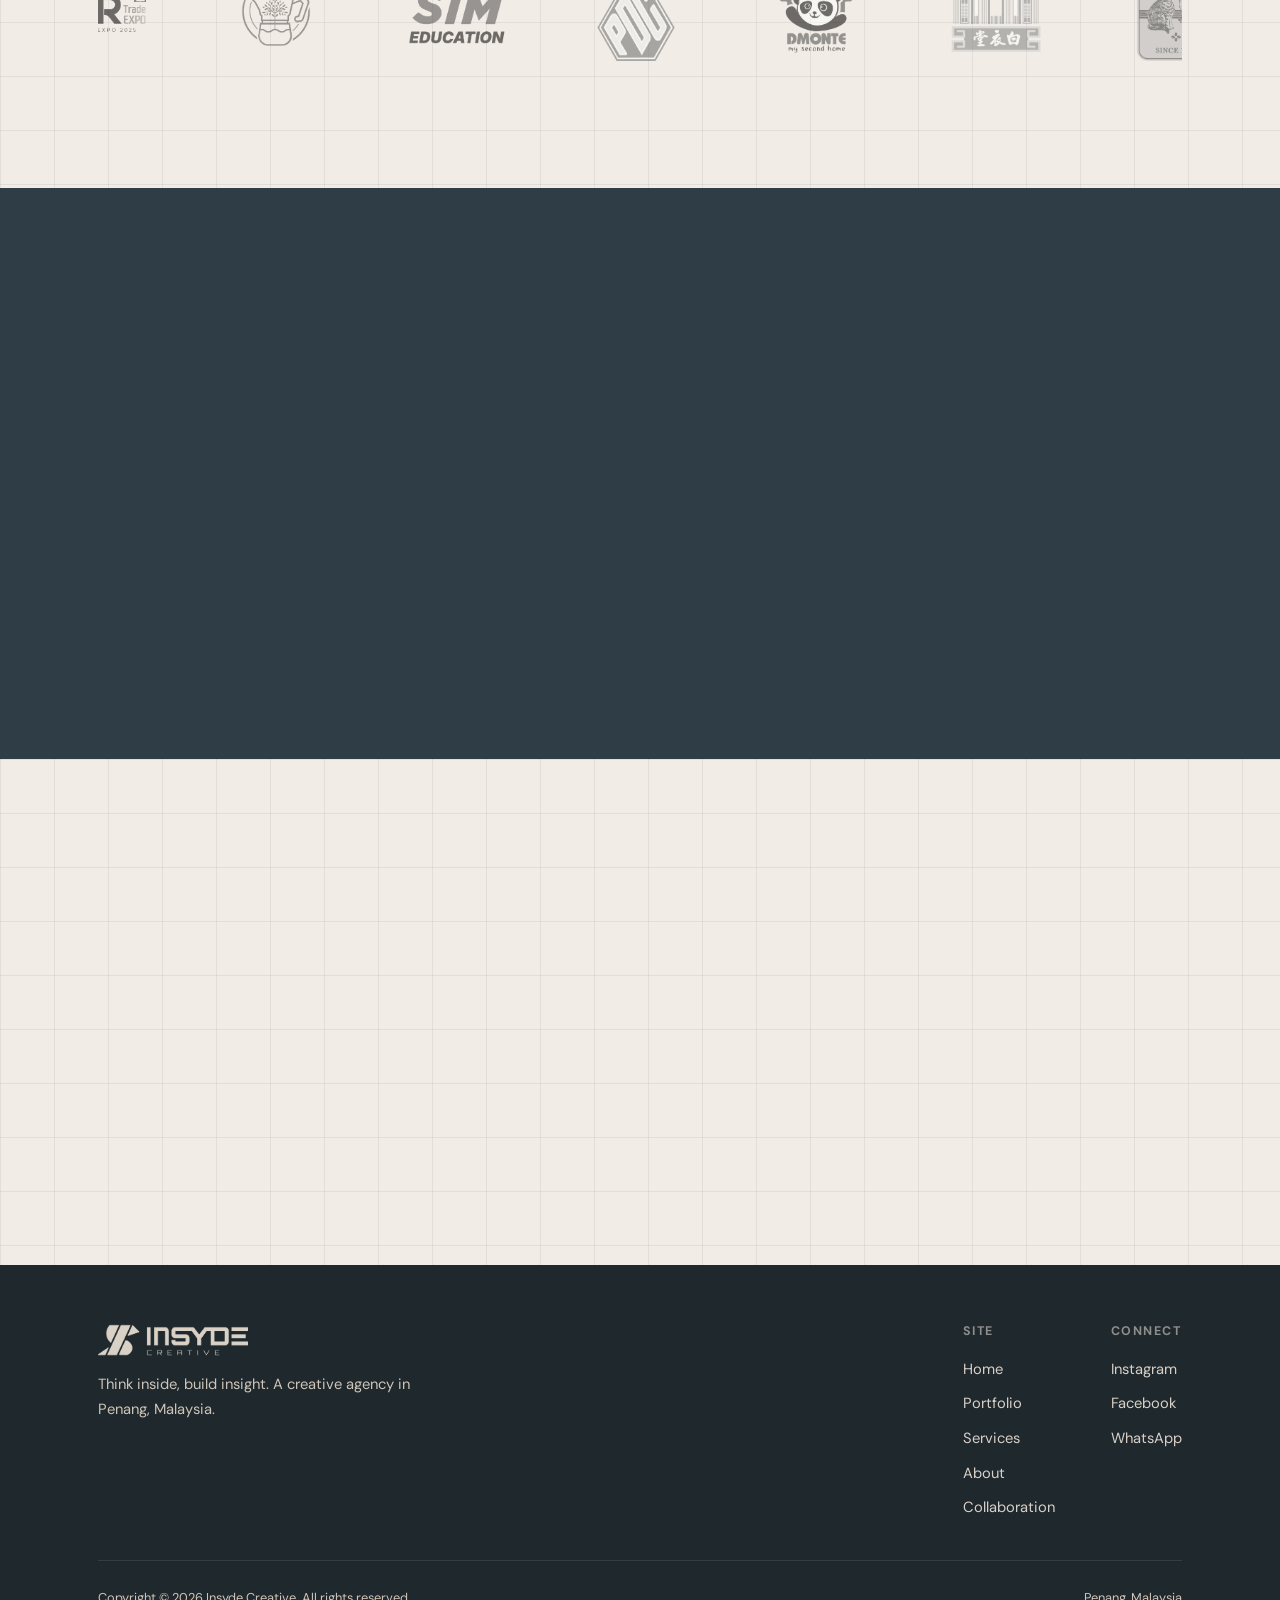
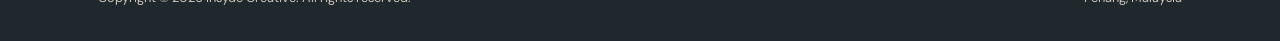
==== commit 80755f27: "Update index.html" ====
--- a/index.html
+++ b/index.html
@@ -1,4 +1,4 @@
-<!DOCTYPE html>
+<!DOCTYPE html> 
 <html lang="en">
 <head>
 <meta charset="UTF-8">
